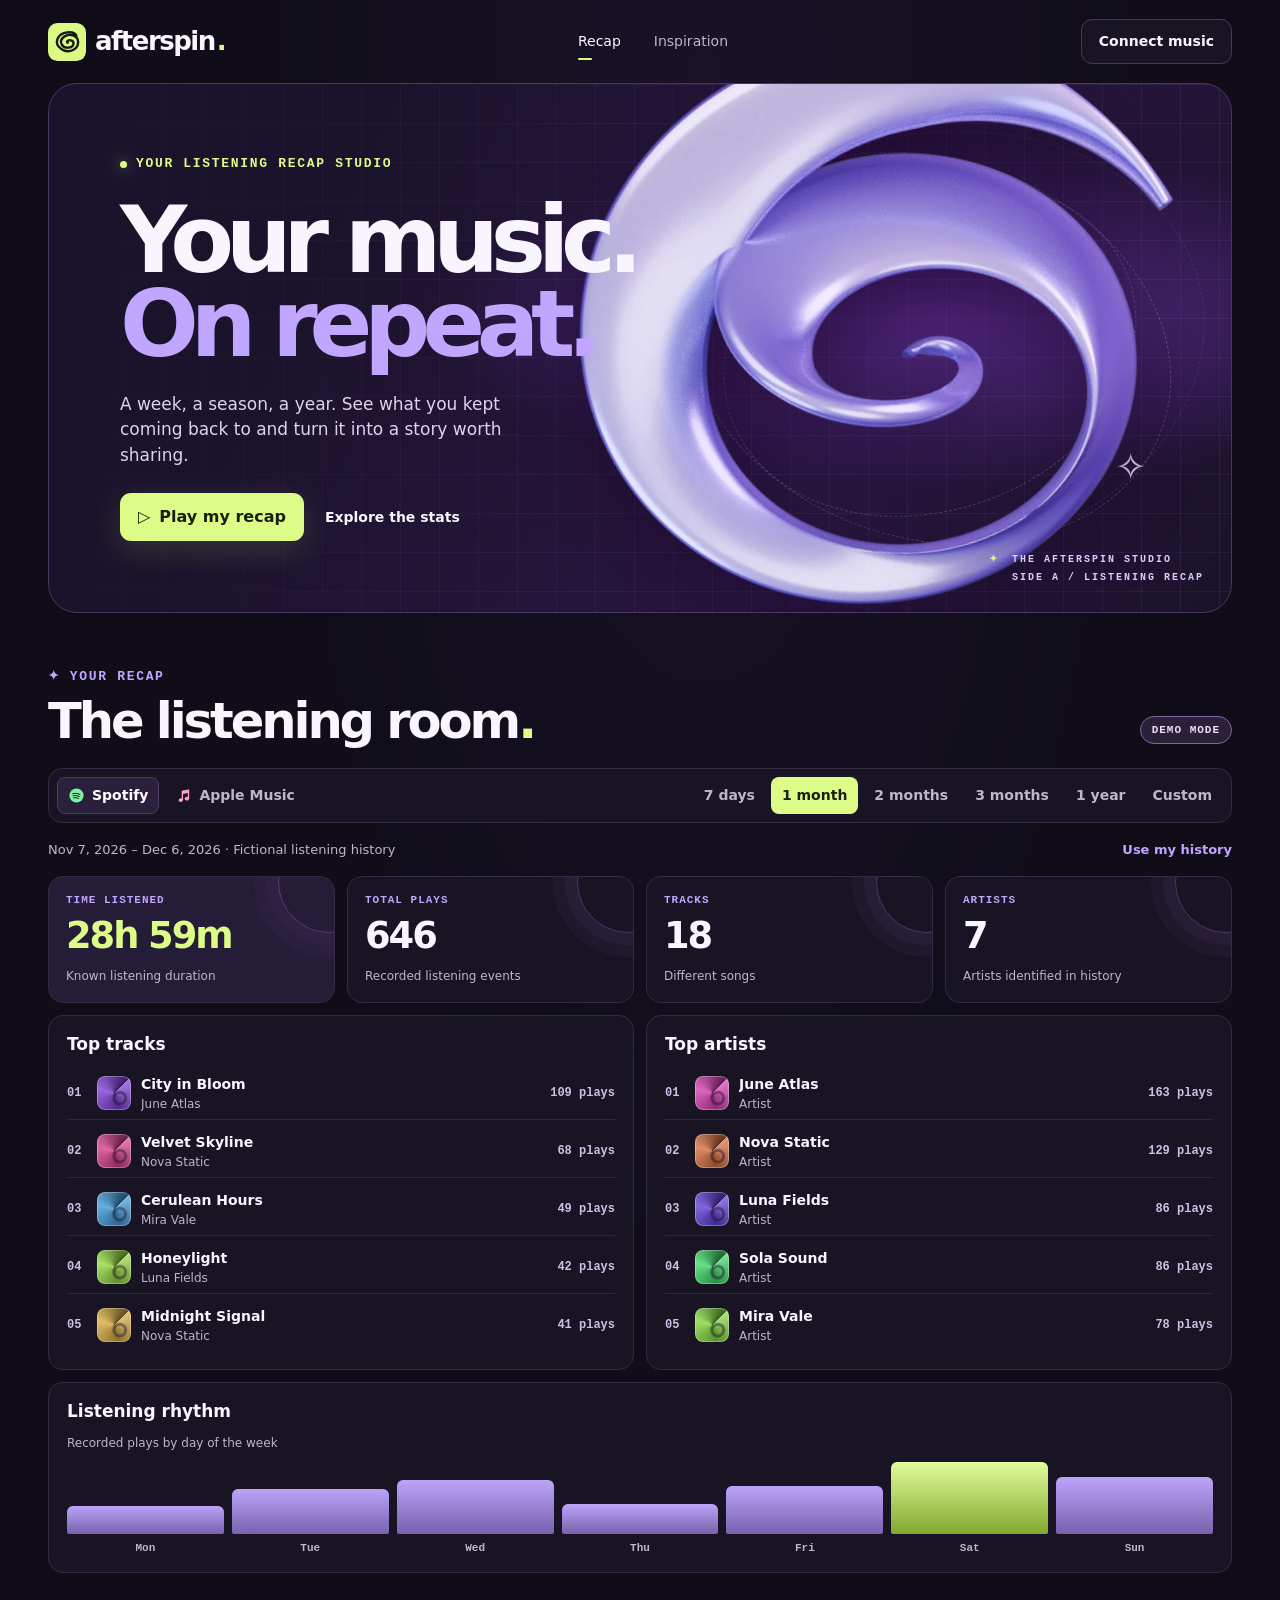
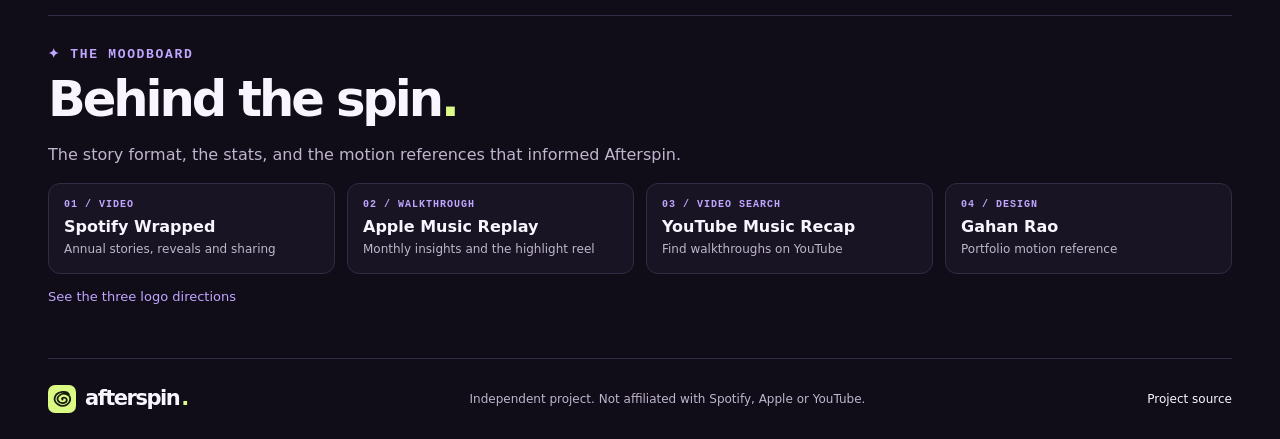
==== Afterspin-Offline.html @ c7d391d6 "Include offline Afterspin build and download instructions" ====
<!doctype html>
<html lang="en">
<head>
<meta charset="utf-8"><meta name="viewport" content="width=device-width, initial-scale=1">
<meta name="theme-color" content="#100d19"><meta name="description" content="Afterspin is a browser-first listening recap studio. Explore the music you played on repeat, any time.">
<title>Afterspin — Your listening, on repeat</title><link rel="icon" href="[data-uri]" type="image/svg+xml"><style>
:root{color-scheme:dark;--bg:#100d19;--surface:#181423;--surface2:#211a31;--ink:#f9f5ff;--muted:#bfb5cc;--line:#342a44;--green:#ddfb87;--lilac:#c0a6ff;--mono:ui-monospace,SFMono-Regular,Consolas,monospace;--sans:"Segoe UI",system-ui,sans-serif}
*{box-sizing:border-box}html{scroll-behavior:smooth}body{margin:0;background:radial-gradient(ellipse at 55% 5%,#191228 0,transparent 44%),var(--bg);color:var(--ink);font:16px/1.5 var(--sans)}a{color:inherit;text-decoration:none}button,input{font:inherit}button{cursor:pointer}button:disabled{cursor:default;opacity:.42}button:focus-visible,a:focus-visible,input:focus-visible{outline:2px solid var(--green);outline-offset:4px}img{display:block;max-width:100%}[hidden]{display:none!important}.shell{width:min(1280px,calc(100% - 96px));margin-inline:auto}.skip{position:fixed;z-index:4;left:14px;top:10px;background:#212028;padding:10px;transform:translateY(-160%)}.skip:focus{transform:none}.header{height:83px;display:flex;align-items:center;justify-content:space-between;gap:22px}.brand{display:inline-flex;gap:9px;align-items:center;font-size:26px;font-weight:800;letter-spacing:-1.5px;white-space:nowrap}.brand span{color:var(--green);margin-left:-7px}.header nav{display:flex;gap:33px;color:var(--muted);font-size:14px;align-items:center}.header nav a{position:relative}.header nav a:hover,.header nav .navactive{color:var(--ink)}.navactive:after{position:absolute;content:"";bottom:-8px;left:0;width:14px;height:2px;background:var(--green);border-radius:2px}.button{border:1px solid transparent;border-radius:11px;padding:11px 17px;font-weight:700;display:inline-flex;align-items:center;justify-content:center;gap:9px;color:var(--ink);white-space:nowrap;transition:background .2s,transform .2s,border-color .2s}.button:hover:not(:disabled){transform:translateY(-2px)}.button.subtle,.button.secondary{background:#221a32;border-color:#453857}.button.subtle{font-size:14px;background:#191424}.button.subtle span,.quiet span{color:var(--lilac)}.button.subtle:hover,.button.secondary:hover{background:#322447}.button.primary{background:var(--green);color:#1a200d;box-shadow:0 9px 32px #d6fa7826}.button.primary:hover{background:#edffb4}.hero{position:relative;isolation:isolate;overflow:hidden;min-height:530px;border:1px solid #49355d;border-radius:29px;background:radial-gradient(ellipse at 76% 44%,#572988 0,transparent 41%),linear-gradient(115deg,#1b132c 25%,#281741 66%,#1a1229);display:flex;align-items:center}.hero-grid,.hero-rings{position:absolute;inset:0;pointer-events:none;z-index:-1}.hero-grid{background-image:linear-gradient(#c49fff14 1px,transparent 1px),linear-gradient(90deg,#c49fff14 1px,transparent 1px);background-size:39px 39px;mask-image:linear-gradient(95deg,transparent 3%,#000 54%,#000)}.hero-rings{left:49%;display:grid;place-items:center}.hero-rings i{width:70%;aspect-ratio:1/.77;border:1px dashed #cda4ff4f;border-radius:50%;transform:rotate(-19deg);grid-area:1/1}.hero-rings i:nth-child(2){width:82%;transform:rotate(18deg)}.hero-rings i:nth-child(3){width:92%;transform:rotate(-12deg);border-color:#cda4ff25}.hero-rings b,.hero-rings strong{position:absolute;color:#eddbff;font-size:30px}.hero-rings b{left:13%;top:24%}.hero-rings strong{right:14%;bottom:22%;font-size:38px}.ribbon{width:58%;height:auto;position:absolute;z-index:-1;right:-1.5%;top:50%;filter:drop-shadow(0 32px 45px #1b052aa6);animation:float 11s ease-in-out infinite;transform:translateY(-50%) rotate(-9deg);pointer-events:none}@keyframes float{0%,100%{transform:translateY(-50%) rotate(-9deg)}50%{transform:translateY(-53%) rotate(5deg)}}.hero-content{padding:62px 6%;width:58%}.eyebrow{font:600 13px/1.45 var(--mono);letter-spacing:.13em;color:var(--green);display:flex;align-items:center;gap:9px}.pulse{width:7px;height:7px;background:var(--green);border-radius:50%;box-shadow:0 0 13px #d7fb7a85}.hero h1{font-size:clamp(4rem,7.25vw,7rem);line-height:.91;letter-spacing:-.09em;margin:24px 0 25px;font-weight:860}.hero h1 em{color:var(--lilac);font-style:normal}.hero p{font-size:17px;color:#dfd3ea;max-width:405px;margin:0 0 25px}.hero-actions{display:flex;gap:21px;align-items:center;flex-wrap:wrap}.text-link{font-weight:660;font-size:14px}.text-link:hover,.quiet:hover{color:var(--green)}.hero-caption{position:absolute;bottom:25px;right:27px;font:600 10px/1.8 var(--mono);letter-spacing:.20em;color:#e2c9fe}.hero-caption span{display:inline-block;width:15px;color:var(--green)}
.workspace{padding:55px 0 42px;scroll-margin-top:10px}.sectiontop{display:flex;align-items:end;justify-content:space-between;gap:16px;margin-bottom:19px}.lilac{color:var(--lilac)}h2{font-size:clamp(1.85rem,4vw,3.1rem);letter-spacing:-.062em;line-height:1.11;margin:7px 0 0}h2 span{color:var(--green)}.source-tag{border:1px solid #8064a4;background:#2a203a;color:#ecdefd;padding:7px 11px;border-radius:99px;font:650 11px var(--mono);letter-spacing:.09em;white-space:nowrap;margin-bottom:5px}.controlbar{border:1px solid var(--line);border-radius:14px;padding:8px;background:var(--surface);display:flex;gap:13px;flex-wrap:wrap;justify-content:space-between}.providers,.ranges{display:flex;gap:5px;align-items:center;flex-wrap:wrap}.ranges button,.providers button{background:transparent;color:var(--muted);border:1px solid transparent;border-radius:8px;padding:7px 10px;font-size:14px;font-weight:650}.ranges button:hover,.providers button:hover{background:#262037;color:#fff}.ranges button[aria-pressed=true]{color:#1b200e;background:var(--green)}.providers button{display:flex;gap:7px;align-items:center}.providers svg{height:17px;width:17px}.providers [data-source=spotify] svg{color:#7ff2a0}.providers [data-source=apple] svg{color:#ffa2c5}.providers button[aria-pressed=true]{color:#fff;border-color:#4c3c63;background:#2a203b}.data-note{display:flex;align-items:center;justify-content:space-between;gap:13px;padding:13px 0;color:var(--muted);font-size:13px}.quiet{padding:4px 0;background:none;border:0;color:var(--lilac);font-weight:700;white-space:nowrap}.custom{margin-top:12px;display:flex;gap:11px;align-items:end;flex-wrap:wrap}.custom label{display:grid;gap:4px;font-size:13px;color:var(--muted)}input[type=date],input[type=file]{min-width:0;border:1px solid #514060;border-radius:8px;padding:8px;background:#1b1528;color:#f9f5ff}#dateError,.status{color:#ffb8ce}
.metrics{display:grid;grid-template-columns:repeat(4,minmax(0,1fr));gap:12px}.stat,.list-card,.empty,.activity{border-radius:15px;border:1px solid var(--line);background:var(--surface);overflow:hidden}.stat{min-height:116px;padding:16px 17px 15px;position:relative}.stat:after{content:"";position:absolute;width:100px;height:100px;border-radius:50%;top:-46px;right:-46px;border:1px solid #8462b876;box-shadow:0 0 0 12px #38284d50,0 0 0 24px #38284d40}.stat small{color:var(--lilac);display:block;font:650 11px/1.4 var(--mono);letter-spacing:.09em;text-transform:uppercase}.stat strong{display:block;font-size:clamp(1.4rem,3.1vw,2.3rem);line-height:1.1;letter-spacing:-.055em;margin:7px 0;overflow-wrap:anywhere}.stat span{color:var(--muted);font-size:12px}.stat:first-child{background:#251c38}.stat:first-child strong{color:var(--green)}.dash-grid{display:grid;grid-template-columns:1fr 1fr;gap:12px;margin-top:12px}.list-card,.activity,.empty{padding:18px}.list-card h3,.activity h3,.empty h3{font-size:17px;line-height:1.25;margin:0 0 12px}.rank-list{display:grid;list-style:none;margin:0;padding:0;gap:6px}.rank-list li{display:grid;grid-template-columns:21px 35px minmax(0,1fr) auto;align-items:center;gap:9px;padding:6px 0;border-bottom:1px solid #30273d}.rank-list li:last-child{border:0}.rank,.plays{font:600 12px var(--mono);color:#cec0e5}.track-name,.track-detail{display:block;overflow:hidden;text-overflow:ellipsis;white-space:nowrap}.track-name{font-size:14px}.track-detail{color:var(--muted);font-size:12px}.tile{width:34px;height:34px;border-radius:8px;background:radial-gradient(circle at 67% 65%,transparent 13%,#1b10286d 15% 21%,transparent 25%),conic-gradient(from 45deg,#ffffff4c,#0005,#fff3,#0008),hsl(var(--h) 66% 55%);box-shadow:inset 0 0 0 1px #ffffff4a}.activity{margin-top:12px}.activity .sub{color:var(--muted);font-size:12px;margin:0 0 8px}.bars{display:grid;grid-template-columns:repeat(7,minmax(0,1fr));height:94px;align-items:end;gap:8px}.day{display:grid;gap:4px;align-items:end;grid-template-rows:73px 16px;text-align:center;color:var(--muted);font:600 11px var(--mono)}.day b{display:block;border-radius:6px 6px 2px 2px;background:linear-gradient(#bca4f9,#7762ad);width:100%;min-height:2px}.day.peak b{background:linear-gradient(#e1fc9b,#83a82f)}.empty p{color:var(--muted);margin:0}.refs{padding:30px 0 52px;border-top:1px solid var(--line);scroll-margin-top:16px}.refs p,.muted,.footer p{color:var(--muted)}.reflist{display:grid;grid-template-columns:repeat(4,minmax(0,1fr));gap:12px}.reflist a{padding:15px;background:var(--surface);border:1px solid var(--line);border-radius:12px;transition:transform .18s,border .18s}.reflist a:hover{transform:translateY(-3px);border-color:#9878cd}.reflist span,.reflist small,.reflist strong{display:block}.reflist span{font:600 10px var(--mono);letter-spacing:.1em;color:var(--lilac)}.reflist strong{margin:5px 0 1px}.reflist small{color:var(--muted);font-size:12px}.footer{border-top:1px solid var(--line);padding:19px 0;display:flex;align-items:center;justify-content:space-between;gap:14px;flex-wrap:wrap}.footer .brand{font-size:21px}.footer p,.footer>a:last-child{font-size:12px}
dialog{border:1px solid #604782;background:#1c152b;color:var(--ink);border-radius:22px;max-width:min(580px,calc(100vw - 25px));width:100%;padding:23px;max-height:calc(100dvh - 26px);box-shadow:0 30px 90px #0008}dialog::backdrop{background:#0b0713cd;backdrop-filter:blur(7px)}.dialog-head,.story-head{display:flex;align-items:center;justify-content:space-between;gap:9px}.dialog h2{font-size:2rem}.icon-button{border-radius:9px;width:39px;height:39px;border:1px solid #5b4674;background:#251c35;color:var(--ink);font-size:24px;line-height:1}.icon-button:hover:not(:disabled){background:#403057}.source-options{display:flex;gap:8px}.source-options [aria-pressed=true]{border-color:var(--lilac);background:#3e2a5c}#connectDetails{font-size:14px;margin:12px 0;color:var(--muted)}#connectDetails a{color:var(--green);text-decoration:underline}#connectDetails button{display:flex;margin-top:9px}#importForm{display:grid;gap:8px}#importForm label{font-size:13px;color:var(--muted)}.status{font-size:14px;min-height:1em}.story-dialog{padding:12px;max-width:min(540px,calc(100vw - 20px))}.story-shell{position:relative;isolation:isolate;overflow:hidden;border-radius:15px;padding:16px;background:radial-gradient(ellipse at 76% 49%,#68359a,transparent 65%),#231539}.story-shell:before{content:"";background:var(--offline-ribbon) center/120% auto no-repeat;opacity:.25;position:absolute;inset:8% -31% 0 20%;z-index:-1}.story-head .brand{font-size:22px}.story-progress{display:flex;gap:6px;margin:14px 0 0}.story-progress button{width:100%;height:17px;padding:0;border:0;background:none}.story-progress button:after{content:"";display:block;height:4px;border-radius:4px;background:#ffffff4b}.story-progress button[aria-current=step]:after{background:var(--green)}.story-stage{min-height:min(390px,52dvh);display:flex;flex-direction:column;justify-content:center;align-items:start;text-align:left;padding:18px}.story-stage>div{width:100%;animation:reveal .42s cubic-bezier(.2,.7,.2,1) both}@keyframes reveal{from{opacity:0;transform:translateY(15px) scale(.975) rotate(-2deg)}to{opacity:1;transform:none}}.story-stage h3{font-size:clamp(2rem,8vw,4.5rem);line-height:.97;letter-spacing:-.07em;margin:10px 0;overflow-wrap:anywhere}.story-stage p{color:#f0e5f7;margin:7px 0}.story-stage ol{padding-left:24px;font-size:clamp(1rem,3.7vw,1.45rem);margin:13px 0}.story-controls{display:flex;gap:10px;align-items:center;justify-content:space-between}.story-status{text-align:center;font-size:12px;color:var(--green);min-height:1.5em;margin-top:2px}.story-dialog[data-slide="1"] .story-shell,.story-dialog[data-slide="3"] .story-shell{background:radial-gradient(ellipse at 78% 55%,#4d3a84,transparent 66%),#1a1936}.story-dialog[data-slide="2"] .story-shell{background:radial-gradient(ellipse at 79% 54%,#643051,transparent 68%),#2b1834}
@media(max-width:1000px){.shell{width:calc(100% - 55px)}.hero{min-height:460px}.hero h1{font-size:clamp(3.8rem,9vw,6rem)}.hero-content{width:64%}.ribbon{right:-5%;width:65%}}
@media(max-width:690px){.shell{width:calc(100% - 28px)}.header{height:67px}.header nav{display:none}.brand{font-size:23px}.header .brand img{width:33px;height:33px}.button.subtle{padding:8px 10px}.hero{min-height:530px;border-radius:20px;align-items:end}.hero-content{padding:185px 20px 30px;width:100%;background:linear-gradient(0deg,#1d132e 6%,#1d132eeb 44%,transparent 73%)}.hero h1{font-size:clamp(3.4rem,12vw,5.8rem);margin:10px 0 13px}.hero p{font-size:15px;line-height:1.5;margin-bottom:16px}.hero-rings{left:4%;right:0;bottom:34%}.hero-rings i{width:62%}.hero-rings i:nth-child(2){width:70%}.hero-rings i:nth-child(3){width:75%}.hero-rings b{top:19%}.ribbon{width:min(95%,410px);top:30%;right:2%;filter:drop-shadow(0 12px 20px #1b052a80)}.hero-caption{display:none}.workspace{padding-top:37px}.metrics,.reflist{grid-template-columns:1fr 1fr}.dash-grid{grid-template-columns:1fr}.controlbar{gap:7px}.providers,.ranges{gap:3px}.ranges button,.providers button{padding:6px 7px}.data-note{align-items:baseline}.hero-actions{gap:13px}.hero-actions .button{padding:9px 12px}.text-link{font-size:13px}.stat{min-height:94px}.footer{flex-wrap:wrap}.story-stage{padding:12px}}
@media(prefers-reduced-motion:reduce){*,*::before,*::after{animation-duration:.01ms!important;scroll-behavior:auto!important;transition:none!important}.ribbon{animation:none}}
.refs .mark-link{margin:13px 0 0;font-size:13px;color:var(--lilac)}.refs .mark-link a:hover{text-decoration:underline}

</style>
</head>
<body id="top">
<a class="skip" href="#recap">Skip to recap</a>
<header class="shell header"><a class="brand" href="#top" aria-label="Afterspin home"><img src="[data-uri]" width="38" height="38" alt="">afterspin<span>.</span></a><nav aria-label="Main"><a class="navactive" href="#recap">Recap</a><a href="#references">Inspiration</a></nav><button class="button subtle" id="connectOpen">Connect music</button></header>
<main class="shell">
<section class="hero" aria-labelledby="title"><div class="hero-grid"></div><div class="hero-rings" aria-hidden="true"><i></i><i></i><i></i><b>✦</b><strong>✧</strong></div><img class="ribbon" src="[data-uri]" alt="" width="960" height="840"><div class="hero-content"><div class="eyebrow"><span class="pulse" aria-hidden="true"></span> YOUR LISTENING RECAP STUDIO</div><h1 id="title">Your music.<br><em>On repeat.</em></h1><p>A week, a season, a year. See what you kept coming back to and turn it into a story worth sharing.</p><div class="hero-actions"><button class="button primary" id="startStory"><span aria-hidden="true">▷</span> Play my recap</button><a class="text-link" href="#recap">Explore the stats</a></div></div><div class="hero-caption" aria-hidden="true"><span>✦</span> THE AFTERSPIN STUDIO<br><span></span> SIDE A / LISTENING RECAP</div></section>
<section class="workspace" id="recap" aria-labelledby="recapTitle"><div class="sectiontop"><div><div class="eyebrow lilac"><span aria-hidden="true">✦</span> YOUR RECAP</div><h2 id="recapTitle">The listening room<span>.</span></h2></div><div class="source-tag" id="sourceTag">DEMO MODE</div></div>
<div class="controlbar"><div class="providers" aria-label="Music source"><button data-source="spotify" aria-pressed="true"><svg viewBox="0 0 24 24" aria-hidden="true"><circle cx="12" cy="12" r="10" fill="currentColor"/><path d="M6.7 9.5c3.3-1 7-.7 10.2 1.1M7.4 12.5c2.9-.7 5.8-.4 8.5.9M8.1 15.3c2.4-.4 4.6-.2 6.7.9" fill="none" stroke="#121219" stroke-width="1.4" stroke-linecap="round"/></svg> Spotify</button><button data-source="apple" aria-pressed="false"><svg viewBox="0 0 24 24" aria-hidden="true"><path fill="currentColor" d="M9.5 5.3 20 3v13.1c0 1.7-1.5 3-3.3 3s-3-1-3-2.4 1.5-2.8 3.2-2.8c.5 0 .9 0 1.3.2V8.4l-6.8 1.5v8.2c0 1.7-1.5 3-3.3 3-1.7 0-3-1-3-2.4S6.6 16 8.4 16c.4 0 .8.1 1.1.2z"/></svg> Apple Music</button></div><div id="ranges" class="ranges" aria-label="Recap date range"><button data-range="week">7 days</button><button data-range="month">1 month</button><button data-range="two">2 months</button><button data-range="three">3 months</button><button data-range="year">1 year</button><button data-range="custom">Custom</button></div></div>
<form class="custom" id="custom" hidden><label>From <input required type="date" id="dateStart"></label><label>To <input required type="date" id="dateEnd"></label><button class="button secondary">Apply dates</button><span id="dateError" role="alert"></span></form>
<div class="data-note"><div id="rangeText" aria-live="polite"></div><button id="sourceAction" class="quiet">Use my history</button></div>
<div id="summary" aria-live="polite"></div>
</section>
<section class="refs" id="references" aria-labelledby="refTitle"><div class="eyebrow lilac">✦ THE MOODBOARD</div><h2 id="refTitle">Behind the spin<span>.</span></h2><p>The story format, the stats, and the motion references that informed Afterspin.</p><div class="reflist">
<a href="https://www.youtube.com/watch?v=1-HSVoieS2U" target="_blank" rel="noreferrer"><span>01 / VIDEO</span><strong>Spotify Wrapped</strong><small>Annual stories, reveals and sharing</small></a>
<a href="https://www.youtube.com/watch?v=ru8MfCiwXek" target="_blank" rel="noreferrer"><span>02 / WALKTHROUGH</span><strong>Apple Music Replay</strong><small>Monthly insights and the highlight reel</small></a>
<a href="https://www.youtube.com/results?search_query=YouTube+Music+Recap+2025+walkthrough" target="_blank" rel="noreferrer"><span>03 / VIDEO SEARCH</span><strong>YouTube Music Recap</strong><small>Find walkthroughs on YouTube</small></a>
<a href="https://www.wallofportfolios.in/portfolios/gahan-n-rao/" target="_blank" rel="noreferrer"><span>04 / DESIGN</span><strong>Gahan Rao</strong><small>Portfolio motion reference</small></a>
</div><p class="mark-link"><a href="[data-uri]" download="afterspin-logo-directions.svg">See the three logo directions</a></p></section>
</main>
<footer class="shell footer"><a class="brand" href="#top"><img src="[data-uri]" width="28" height="28" alt="">afterspin<span>.</span></a><p>Independent project. Not affiliated with Spotify, Apple or YouTube.</p><a href="https://github.com/JohnBarsisa/afterspin" target="_blank" rel="noreferrer">Project source</a></footer>
<dialog id="connectDialog" class="dialog"><div class="dialog-head"><div><div class="eyebrow lilac">✦ SOURCE SETTINGS</div><h2>Bring your music<span>.</span></h2></div><button class="icon-button" data-close="connectDialog" aria-label="Close source settings">×</button></div><p class="muted">Import your listening history to make real recaps for any date range. Your files stay in this tab and are cleared when you reload.</p><div class="source-options"><button class="button secondary" data-connect="spotify">Spotify</button><button class="button secondary" data-connect="apple">Apple Music</button></div><div id="connectDetails"></div><form id="importForm"><label for="importFiles">Listening history files</label><input required id="importFiles" type="file" accept=".json,.csv,application/json,text/csv" multiple><button class="button primary" id="importButton">Import listening history</button></form><p id="connectStatus" class="status" aria-live="polite"></p><button class="quiet" id="clearHistory" hidden>Remove imported history</button></dialog>
<dialog id="storyDialog" class="story-dialog"><div class="story-shell"><div class="story-head"><span class="brand"><img src="[data-uri]" width="30" height="30" alt="">afterspin<span>.</span></span><button class="icon-button" data-close="storyDialog" aria-label="Close recap story">×</button></div><div class="story-progress" id="storyProgress" aria-label="Recap chapters"></div><div class="story-stage" id="storyStage" aria-live="polite"></div><div class="story-controls"><button class="icon-button" id="prevStory" aria-label="Previous chapter">‹</button><button class="button secondary" id="saveCard">Download card</button><button class="icon-button" id="nextStory" aria-label="Next chapter">›</button></div><div class="story-status" id="storyStatus" aria-live="polite"></div></div></dialog>
<script>
/* Pure recap logic. Shared by the browser and Node tests. */
(function(root){
'use strict';
const labels={week:'Last 7 days',month:'Last month',two:'Last 2 months',three:'Last 3 months',year:'Last year',custom:'Custom dates'};
const days=['Mon','Tue','Wed','Thu','Fri','Sat','Sun'];
function date(y,m,d){return new Date(y,m,d)}
function dayStart(d){return date(d.getFullYear(),d.getMonth(),d.getDate())}
function addDays(d,n){return date(d.getFullYear(),d.getMonth(),d.getDate()+n)}
function addMonths(d,n){const i=date(d.getFullYear(),d.getMonth()+n,1);return date(i.getFullYear(),i.getMonth(),Math.min(d.getDate(),date(i.getFullYear(),i.getMonth()+1,0).getDate()))}
function localDate(s){if(!/^\d{4}-\d{2}-\d{2}$/.test(s||''))return null; const [y,m,d]=s.split('-').map(Number),x=date(y,m-1,d);return x.getFullYear()===y&&x.getMonth()===m-1&&x.getDate()===d?x:null}
function rangeFor(id,now=new Date(),custom){
 const end=addDays(dayStart(now),1);
 if(id==='custom'&&custom){const start=localDate(custom.start),last=localDate(custom.end);if(!start||!last||start>last)throw Error('Choose a valid end date on or after your start date.');return {start,end:addDays(last,1)}}
 const start=id==='week'? addDays(end,-7):addMonths(end,-({month:1,two:2,three:3,year:12}[id]||1));
 return {start,end};
}
function csv(text){
 let row=[], rows=[], field='', quote=false;
 for(let i=0;i<text.length;i++){const ch=text[i];if(quote){if(ch==='"'&&text[i+1]==='"'){field+='"';i++;}else if(ch==='"'){quote=false;}else field+=ch}
 else if(ch==='"'&&!field){quote=true;}else if(ch===','){row.push(field);field='';}else if(ch==='\n'||ch==='\r'){if(ch==='\r'&&text[i+1]==='\n')i++;row.push(field);if(row.some(Boolean))rows.push(row);row=[];field='';}else field+=ch}
 if(quote)throw Error('This CSV has an unclosed quoted field.');
 row.push(field);if(row.some(Boolean))rows.push(row);if(rows.length<2)return [];
 const header=rows.shift().map(k=>k.trim());return rows.map(v=>Object.fromEntries(header.map((k,i)=>[k,v[i]||''])));
}
const cleanKey=s=>s.toLowerCase().replace(/[^a-z0-9]/g,'');
function parseTime(raw,forceUTC){
 if(typeof raw==='number'||/^\d{10}$|^\d{13}$/.test(raw||'')){const n=Number(raw);return +new Date(n<1e11?n*1000:n)}
 if(typeof raw!=='string'||!raw.trim())return NaN;
 let s=raw.trim();
 if(forceUTC&&/^\d{4}-\d\d-\d\d \d\d:\d\d(:\d\d)?$/.test(s))s=s.replace(' ','T')+(s.length===16?':00Z':'Z');
 return +new Date(s);
}
function normalize(row){
 if(!row||typeof row!=='object')return null;
 const fields=Object.fromEntries(Object.entries(row).map(([k,v])=>[cleanKey(k),v]));
 const get=(...keys)=>keys.map(k=>fields[cleanKey(k)]).find(v=>v!==undefined&&v!==null&&v!=='');
 if(get('episode_name','spotify_episode_uri','audiobook_uri','audiobook_title','audiobook_chapter_uri'))return null;
 const safe=(v,max=230)=>typeof v==='string'?v.trim().slice(0,max):'';
 const isApple=Boolean(get('Track Description','Event End Timestamp','Event Start Timestamp'));
 const daily=isApple&&!!get('Date Played')&&!get('Event Start Timestamp','Event End Timestamp');
 const rawCount=get('Play Count');
 const plays=daily&&rawCount!==undefined?Number(rawCount):1;
 let song=safe(get('master_metadata_track_name','Track Name','Track Title','Track Description','song','track','title','contentName','contentTitle','Media Name','name'));
 let artist=safe(get('master_metadata_album_artist_name','Artist Name','Artist Description','artist','artistName','creator'));
 if(daily&&!artist&&song.includes(' - ')){const i=song.indexOf(' - ');artist=song.slice(0,i).trim();song=song.slice(i+3).trim();}
 if(isApple&&!artist)artist='';
 const album=safe(get('master_metadata_album_album_name','Album Name','Album','albumName'));
 const t=parseTime(get('ts','endTime','Event End Timestamp','Event Start Timestamp','Play Date','Played At','Timestamp','Date Played','Event Date','date','time'),Boolean(fields.endtime));
 const rawms=get('ms_played','msPlayed','Play Duration Milliseconds','Played Duration Millis','Play Duration In Milliseconds','duration_ms','milliseconds','playDurationMs');
 const rawsec=get('Play Duration In Seconds','Play Duration Seconds','seconds','duration_seconds');
 const ms=rawms!==undefined?Number(rawms):rawsec!==undefined?Number(rawsec)*1000:NaN;
 if(!Number.isFinite(t)||!song||(!artist&&!isApple)||!Number.isSafeInteger(plays)||plays<=0|| (Number.isFinite(ms)&&ms<=0))return null;
 return {t,song,artist,album,plays,daily,ms:Number.isFinite(ms)&&ms<=86400000?Math.round(ms):null};
}
function parseHistory(str,filename=''){
 const input=str.replace(/^\uFEFF/,'').trim(); if(!input)return [];
 let rows;
 if(/^[\[{]/.test(input)||/\.json$/i.test(filename)){
  const payload=JSON.parse(input); rows=Array.isArray(payload)?payload:payload?.tracks||payload?.events||payload?.items||payload?.data||payload?.listeningHistory;
  if(!Array.isArray(rows))throw Error('No listening-event array was found in this JSON file.');
 }else rows=csv(input);
 return rows.map(normalize).filter(Boolean);
}
function mergeHistory(batches){
 const max=new Map();
 for(const batch of batches){
  const own=new Map();
  for(const row of batch){const key=JSON.stringify([row.t,row.song,row.artist,row.ms,row.plays||1,!!row.daily]);const ent=own.get(key)||{row,count:0};ent.count++;if(!ent.row.album&&row.album)ent.row=row;own.set(key,ent)}
  for(const [key,ent] of own){const old=max.get(key);if(!old||ent.count>old.count)max.set(key,ent);else if(!old.row.album&&ent.row.album)old.row=ent.row;}
 }
 return [...max.values()].flatMap(({row,count})=>Array(count).fill(row)).sort((a,b)=>a.t-b.t);
}
function recap(rows,{start,end}){
 const tracks=new Map(),artists=new Map(),activity=Array(7).fill(0),dates=new Set();
 let ms=0,known=0,plays=0;
 const add=(map,key,entry,count)=>{const old=map.get(key);map.set(key,old?{...old,count:old.count+count,ms:old.ms+(entry.ms||0)}:{...entry,count,ms:entry.ms||0})}
 for(const r of rows){if(r.t<+start||r.t>=+end)continue; const d=new Date(r.t);dates.add(+dayStart(d));const count=r.plays||1;activity[(d.getDay()+6)%7]+=count;plays+=count;if(r.ms!==null){known+=count;ms+=r.ms}
 add(tracks,JSON.stringify([r.song.toLowerCase(),r.artist.toLowerCase()]),{name:r.song,detail:r.artist||'Artist not in export',ms:r.ms},count);
 if(r.artist)add(artists,r.artist.toLowerCase(),{name:r.artist,detail:'Artist',ms:r.ms},count);}
 const rank=m=>[...m.values()].sort((a,b)=>b.count-a.count||b.ms-a.ms||a.name.localeCompare(b.name));
 return {plays,trackCount:tracks.size,artistCount:artists.size,activeDays:dates.size,tracks:rank(tracks),artists:rank(artists),activity,ms,known};
}
function demo(source,now=new Date()){
 const tracks=[['Velvet Skyline','Nova Static'],['City in Bloom','June Atlas'],['Cerulean Hours','Mira Vale'],['Midnight Signal','Nova Static'],['Honeylight','Luna Fields'],['Paper Satellites','Mira Vale'],['On the Coast','Tidal Echo'],['After the Rain','Luna Fields'],['Slow Orbit','June Atlas'],['Violet Noise','Soft Circuit'],['Blue Film','Soft Circuit'],['Dusk FM','Tidal Echo'],['Palm Lines','Sola Sound'],['Golden Static','Nova Static'],['Out of Phase','Sola Sound'],['Open Water','June Atlas'],['First Light','Sola Sound'],['Station 88','Luna Fields']];
 const rows=[];let seed=source==='apple'?92473:61372;
 const rand=()=>((seed=Math.imul(1664525,seed)+1013904223>>>0)/4294967296);
 const start=dayStart(now);
 for(let i=0;i<370;i++){
  const d=addDays(start,-i); const weekend=[0,6].includes(d.getDay());
  if(rand()<.12)continue;
  const count=Math.floor(12+rand()*28+(weekend?10:0));
  const era=source==='apple'?(i<12?4:i<55?2:i<115?7:9):(i<12?0:i<48?1:i<110?3:5);
  for(let j=0;j<count;j++){
   const track=tracks[(era+Math.floor(rand()**1.9*tracks.length))%tracks.length];const t=new Date(+d);t.setHours(7+Math.floor(rand()*16),Math.floor(rand()*60),j%60);
   rows.push({t:+t,song:track[0],artist:track[1],ms:Math.round(38000+rand()*245000)});
  }
 }
 return rows;
}
const api={labels,days,rangeFor,addDays,addMonths,localDate,parseHistory,mergeHistory,recap,demo};
if(typeof module!=='undefined'&&module.exports)module.exports=api;else root.Afterspin=api;
})(typeof window==='undefined'?globalThis:window);

</script><script>
window.AFTERSPIN_CONFIG = Object.freeze({appleTokenEndpoint: ''});
const offlineRibbon = document.querySelector('.ribbon').getAttribute('src');
document.documentElement.style.setProperty('--offline-ribbon', 'url("' + offlineRibbon + '")');

</script><script>
'use strict';
const A=window.Afterspin, $=s=>document.querySelector(s), all=s=>[...document.querySelectorAll(s)];
const state={source:'spotify',range:'month',custom:null,choice:'spotify',hist:{},appleLive:null,slide:0,slides:[]};
const fmt=new Intl.NumberFormat(), shortDate=new Intl.DateTimeFormat(undefined,{day:'numeric',month:'short',year:'numeric'});
const now=new Date(), demo={spotify:A.demo('spotify',now),apple:A.demo('apple',now)};
const sourceNames={spotify:'Spotify',apple:'Apple Music'};
const rangeButtons=all('[data-range]'),sourceButtons=all('[data-source]');
const text=(s,v)=>{$(s).textContent=v};
const esc=v=>String(v??'').replace(/[&<>"']/g,ch=>({'&':'&amp;','<':'&lt;','>':'&gt;','"':'&quot;',"'":'&#39;'}[ch]));
const n=v=>fmt.format(v);
const timeLabel=ms=>{const min=Math.floor(ms/60000);return min<1&&ms>0?'<1 min':min<60?n(min)+' min':n(Math.floor(min/60))+'h '+(min%60)+'m'};
const dateISO=d=>[d.getFullYear(),String(d.getMonth()+1).padStart(2,'0'),String(d.getDate()).padStart(2,'0')].join('-');
const setPressed=(buttons,key,val)=>buttons.forEach(b=>b.setAttribute('aria-pressed',String(b.dataset[key]===val)));
const partition=()=>A.rangeFor(state.range,now,state.custom);
function current(){
 const window=partition(), imported=state.hist[state.source], live=state.source==='apple'&&!imported?state.appleLive:null;
 return {window,imported,live,stats:live?null:A.recap(imported?.rows||demo[state.source],window)};
}
function periodLabel(r){return shortDate.format(r.start)+' – '+shortDate.format(A.addDays(r.end,-1))}
function metric(label,value,detail){return '<article class="stat"><small>'+esc(label)+'</small><strong>'+esc(value)+'</strong><span>'+esc(detail)+'</span></article>'}
function ranking(title,items,kind,live=false){
 return '<article class="list-card"><h3>'+esc(title)+'</h3><ol class="rank-list">'+items.slice(0,5).map((item,i)=>
 '<li><span class="rank">'+String(i+1).padStart(2,'0')+'</span><i class="tile" aria-hidden="true" style="--h:'+([265,329,204,87,43][i]+kind)+'"></i><span><strong class="track-name" title="'+esc(item.name)+'">'+esc(item.name)+'</strong><span class="track-detail">'+esc(item.detail)+'</span></span><span class="plays">'+(live?'':n(item.count)+' '+(item.count===1?'play':'plays'))+'</span></li>').join('')+
 '</ol>'+(items.length?'':'<p class="muted">No data returned for this ranking.</p>')+'</article>';
}
function render(){
 const {window:r,stats:s,imported,live}=current();
 setPressed(sourceButtons,'source',state.source);
 setPressed(rangeButtons,'range',live?'':state.range);
 rangeButtons.forEach(b=>b.disabled=Boolean(live));
 $('#custom').hidden=!!live||state.range!=='custom';
 text('#sourceTag',live?'APPLE REPLAY':imported?'IMPORTED HISTORY':'DEMO MODE');
 text('#rangeText',live?'Latest eligible Replay year'+(live.year?' · '+live.year:'') : periodLabel(r)+' · '+(imported?sourceNames[state.source]+' import · file coverage '+shortDate.format(new Date(imported.rows[0].t))+' – '+shortDate.format(new Date(imported.rows.at(-1).t)):'Fictional listening history'));
 let html='';
 if(live){
   html='<div class="empty"><h3>Apple Music Replay</h3><p>Apple supplies these rankings for its latest eligible year. Import timestamped history to unlock your own date ranges and listening totals.</p></div><div class="dash-grid">'+ranking('Top songs',live.tracks,0,true)+ranking('Top artists',live.artists,50,true)+'</div>';
 }else if(!s.plays){
   html='<article class="empty"><h3>No plays in this window</h3><p>Choose a different range or import a file that covers these dates.</p></article>';
 }else{
  html='<div class="metrics">'+metric('Time listened',s.known?timeLabel(s.ms):'—',s.known===s.plays?'Known listening duration':s.known?'Partial · '+n(s.known)+' plays timed':'No durations in this file')+metric('Total plays',n(s.plays),imported?.kind==='daily'?'Reported daily plays':'Recorded listening events')+metric('Tracks',n(s.trackCount),'Different songs')+metric('Artists',n(s.artistCount),'Artists identified in history')+'</div>'+
  '<div class="dash-grid">'+ranking('Top tracks',s.tracks,0)+ranking('Top artists',s.artists,50)+'</div>';
  const hi=Math.max(...s.activity);
  html+='<article class="activity"><h3>Listening rhythm</h3><p class="sub">Recorded plays by day of the week</p><div class="bars">'+A.days.map((d,i)=>'<div class="day'+(s.activity[i]===hi?' peak':'')+'" aria-label="'+d+': '+n(s.activity[i])+' plays" title="'+d+': '+n(s.activity[i])+' plays"><b style="height:'+Math.round(s.activity[i]/hi*72)+'px"></b>'+d+'</div>').join('')+'</div></article>';
 }
 $('#summary').innerHTML=html;
 $('#startStory').disabled=live?!live.tracks.length&&!live.artists.length:!s.plays;
}
sourceButtons.forEach(b=>b.onclick=()=>{state.source=b.dataset.source;render()});
rangeButtons.forEach(b=>b.onclick=()=>{
 state.range=b.dataset.range;
 if(state.range==='custom'&&!state.custom){const d=A.rangeFor('month',now);state.custom={start:dateISO(d.start),end:dateISO(A.addDays(d.end,-1))}}
 if(state.range==='custom'){ $('#dateStart').value=state.custom.start;$('#dateEnd').value=state.custom.end;text('#dateError',''); }
 render();
 if(state.range==='custom')$('#dateStart').focus();
});
$('#custom').onsubmit=e=>{
 e.preventDefault();
 const custom={start:$('#dateStart').value,end:$('#dateEnd').value};
 try{A.rangeFor('custom',now,custom);state.custom=custom;text('#dateError','');render()}catch(err){text('#dateError',err.message)}
};
function choose(source){
 state.choice=source;
 setPressed(all('[data-connect]'),'connect',source);
 $('#importFiles').value='';text('#connectStatus','');
 $('#clearHistory').hidden=!state.hist[source]&&!(source==='apple'&&state.appleLive);
 const spotify=source==='spotify';
 $('#connectDetails').innerHTML=spotify?
 'Request Spotify’s <strong>Extended Streaming History</strong>, unzip it, then select the audio JSON files. <a target="_blank" rel="noreferrer" href="https://www.spotify.com/account/privacy/">Open Spotify privacy settings</a>. Spotify sign-in is not enabled in this build.':
 'Download your Apple Music play history from <a target="_blank" rel="noreferrer" href="https://privacy.apple.com/">Apple Data &amp; Privacy</a>, unzip it, then select either <strong>Play Activity.csv</strong> or <strong>Play History Daily Tracks.csv</strong>. The daily file is useful when the activity file omits artists.<br><button type="button" class="button secondary" id="appleAuth">'+(state.appleLive?'Refresh Apple Replay':'Sign in with Apple Music')+'</button><small>'+(window.AFTERSPIN_CONFIG?.appleTokenEndpoint?'Loads the latest eligible annual Replay.':'Live sign-in needs a MusicKit token endpoint. Local import is available now.')+'</small>';
 if(!spotify){$('#appleAuth').disabled=!window.AFTERSPIN_CONFIG?.appleTokenEndpoint;$('#appleAuth').onclick=connectApple;}
}
function openSource(){choose(state.source);$('#connectDialog').showModal()}
$('#connectOpen').onclick=openSource;$('#sourceAction').onclick=openSource;
all('[data-connect]').forEach(b=>b.onclick=()=>choose(b.dataset.connect));
all('[data-close]').forEach(b=>b.onclick=()=>$('#'+b.dataset.close).close());
$('#importForm').onsubmit=async e=>{
 e.preventDefault();
 const source=state.choice, files=[...$('#importFiles').files], failed=[];
 const importer=$('#importButton');importer.disabled=true;text('#connectStatus','Reading your history on this device…');
 try{
  if(files.reduce((sum,f)=>sum+f.size,0)>64*1024*1024)throw Error('Select up to 64 MB at a time. Split large exports into smaller file batches.');
  const batches=[];
  for(const file of files){
   try{const parsed=A.parseHistory(await file.text(),file.name);if(parsed.length)batches.push(parsed);else failed.push(file.name);}
   catch{failed.push(file.name)}
  }
  if(!batches.length)throw Error('No usable music plays found. Use an unzipped Spotify audio history JSON or Apple Music play history CSV that includes track names and playback dates.');
  const daily=batches.some(rows=>rows.some(x=>x.daily)), events=batches.some(rows=>rows.some(x=>!x.daily));
  if(daily&&events)throw Error('Choose either the Apple daily summary files or the individual play activity files. Combining them would count plays twice.');
  const kind=daily?'daily':'events', prev=state.hist[source];
  const replace=prev&&prev.kind!==kind;
  const old=replace?null:prev?.rows;
  const rows=A.mergeHistory(old?[old,...batches]:batches);
  state.hist[source]={rows,kind};state.source=source;
  const latest=rows.at(-1), r=partition();
  if(!rows.some(x=>x.t>=+r.start&&x.t<+r.end)){
   state.range='custom';
   const last=new Date(latest.t),first=new Date(rows[0].t);const earliest=A.addMonths(A.addDays(last,1),-1);
   state.custom={start:dateISO(first>earliest?first:earliest),end:dateISO(last)};
   $('#dateStart').value=state.custom.start;$('#dateEnd').value=state.custom.end;text('#dateError','');
  }
  render();$('#importFiles').value='';$('#clearHistory').hidden=false;
  if(state.choice===source)text('#connectStatus','Loaded '+n(rows.reduce((sum,row)=>sum+(row.plays||1),0))+' plays.'+(replace?' Previous import format replaced to avoid double-counting.':'')+(failed.length?' Skipped '+failed.length+' unreadable or non-music file(s).':'')+' Close this panel to explore.');
 }catch(err){text('#connectStatus',err.message)}finally{importer.disabled=false}
};
$('#clearHistory').onclick=async()=>{
 const source=state.choice;
 delete state.hist[source];
 if(source==='apple'&&state.appleLive){state.appleLive=null;try{await window.MusicKit?.getInstance().unauthorize()}catch{/* local session is already cleared */}}
 choose(source);render();text('#connectStatus','History removed from this tab.');
};
let sdkPromise;
function musicKit(){
 if(window.MusicKit)return Promise.resolve(window.MusicKit);
 if(!sdkPromise)sdkPromise=new Promise((resolve,reject)=>{
  const script=document.createElement('script');script.src='https://js-cdn.music.apple.com/musickit/v3/musickit.js';
  const timer=setTimeout(()=>{script.remove();reject(Error('MusicKit did not finish loading. Try again.'))},12000);
  const finish=()=>{if(window.MusicKit){clearTimeout(timer);resolve(window.MusicKit)}};
  document.addEventListener('musickitloaded',finish,{once:true});script.onload=finish;
  script.onerror=()=>{clearTimeout(timer);reject(Error('MusicKit could not load.'))};document.head.append(script);
 }).catch(e=>{sdkPromise=null;throw e});
 return sdkPromise;
}
async function connectApple(){
 const endpoint=window.AFTERSPIN_CONFIG?.appleTokenEndpoint;
 if(!endpoint)return;
 const b=$('#appleAuth');b.disabled=true;text('#connectStatus','Connecting to Apple Music…');
 try{
  const url=new URL(endpoint,location.href);
  if(url.protocol!=='https:'&&url.origin!==location.origin)throw Error('Configure an HTTPS MusicKit token endpoint.');
  const auth=await fetch(url,{cache:'no-store',signal:AbortSignal.timeout(10000)});if(!auth.ok)throw Error('The developer token endpoint returned '+auth.status+'.');
  const {developerToken}=await auth.json();if(typeof developerToken!=='string'||!developerToken)throw Error('No developer token was returned.');
  const kit=await musicKit();
  await kit.configure({developerToken,app:{name:'Afterspin',build:'1.0.0'}});
  const instance=kit.getInstance();
  const userToken=await instance.authorize();
  const res=await fetch('https://api.music.apple.com/v1/me/music-summaries?filter%5Byear%5D=latest&views=top-artists,top-songs',{headers:{Authorization:'Bearer '+developerToken,'Music-User-Token':userToken},signal:AbortSignal.timeout(12000)});
  if(!res.ok)throw Error('Apple Replay could not be loaded ('+res.status+'). Check your subscription, eligibility and developer configuration.');
  const data=(await res.json()).data?.[0];
  if(!data)throw Error('Apple did not return an eligible Replay year yet.');
  const list=(key)=> (data.views?.[key]?.data||[]).filter(v=>v?.attributes?.name).map(v=>({name:v.attributes.name,detail:v.attributes.artistName||(key==='top-artists'?'Artist':'Song')}));
  const tracks=list('top-songs'),artists=list('top-artists');
  if(!tracks.length&&!artists.length)throw Error('Apple did not return Replay rankings for this account.');
  state.appleLive={year:data.attributes?.year,tracks,artists};state.source='apple';delete state.hist.apple;choose('apple');render();text('#connectStatus','Apple Replay loaded.');
 }catch(e){text('#connectStatus',e.message||'Unable to sign in with Apple Music.')}finally{b.disabled=false}
}
function startStory(){
 const {stats:s,imported,live,window:r}=current();
 if(!live&&!s.plays)return;
 const source=sourceNames[state.source];
 const label=live?'Apple Replay · '+(live.year||'latest eligible year'):periodLabel(r);
 const mark=live?'APPLE REPLAY':imported?'IMPORTED HISTORY':'DEMO DATA';
 const tracks=live?live.tracks:s.tracks, artists=live?live.artists:s.artists;
 const top=tracks[0], artist=artists[0];
 const list=tracks.slice(0,5).map(t=>t.name+' · '+t.detail);
 state.slides=[{k:mark,t:'You hit repeat.',p:source+' · '+label},
 live?{k:'THE REPLAY',t:'Your year in music.',p:label}:
 {k:s.known===s.plays?'TIME LISTENED':'TIME LISTENED · PARTIAL OR UNAVAILABLE',t:s.known?timeLabel(s.ms):n(s.plays)+' plays',p:n(s.plays)+' plays across '+n(s.activeDays)+' listening '+(s.activeDays===1?'day.':'days.')},
 {k:'THE TRACK ON REPEAT',t:top?.name||'No top track',p:top?top.detail+(live?'':' · '+n(top.count)+' '+(top.count===1?'play':'plays')):'Apple didn’t return a track ranking.'},
 {k:'YOUR TOP ARTIST',t:artist?.name||'No top artist',p:artist?(live?'No. 1 in your Apple Music Replay':n(artist.count)+' recorded '+(artist.count===1?'play':'plays')+' in this period.'):(live?'Apple didn’t return an artist ranking.':'This file did not identify artists for this period.')},
 {k:'THE TOP TRACKS',t:'On heavy rotation.',p:label,list,small:mark}].map(s=>({...s,mark}));
 state.slide=0;drawStory();$('#storyDialog').showModal();
}
function drawStory(){
 const i=state.slide,s=state.slides[i];$('#storyDialog').dataset.slide=i;
 $('#storyProgress').innerHTML=state.slides.map((_,j)=>'<button type="button" aria-label="Chapter '+(j+1)+'"'+(j===i?' aria-current="step"':'')+' data-chapter="'+j+'"></button>').join('');
 all('[data-chapter]').forEach(b=>b.onclick=()=>{state.slide=Number(b.dataset.chapter);drawStory();$('[data-chapter="'+state.slide+'"]').focus()});
 $('#storyStage').innerHTML='<div><div class="eyebrow">✦ '+esc(s.k)+'</div><h3>'+esc(s.t)+'</h3>'+(s.list?.length?'<ol>'+s.list.map(x=>'<li>'+esc(x)+'</li>').join('')+'</ol>':'')+'<p>'+esc(s.p)+'</p></div>';
 $('#prevStory').disabled=i<=0;$('#nextStory').disabled=i>=state.slides.length-1;text('#storyStatus','Chapter '+(i+1)+' of '+state.slides.length+' · '+s.mark);
}
function step(d){const i=state.slide+d;if(i>=0&&i<state.slides.length){state.slide=i;drawStory()}}
$('#startStory').onclick=startStory;$('#prevStory').onclick=()=>step(-1);$('#nextStory').onclick=()=>step(1);
$('#storyDialog').addEventListener('keydown',e=>{if(e.key==='ArrowRight'||e.key==='ArrowLeft'){e.preventDefault();step(e.key==='ArrowRight'?1:-1)}});
let touchX=null;
$('#storyStage').addEventListener('touchstart',e=>{touchX=e.changedTouches[0].clientX},{passive:true});
$('#storyStage').addEventListener('touchend',e=>{const end=e.changedTouches[0].clientX;if(touchX!==null&&Math.abs(end-touchX)>42)step(end<touchX?1:-1);touchX=null},{passive:true});
function saveCard(){
 const s=state.slides[state.slide],c=document.createElement('canvas');c.width=1080;c.height=1350;
 const cv=c.getContext('2d');
 const bg=cv.createLinearGradient(0,0,1080,1350);bg.addColorStop(0,'#170f25');bg.addColorStop(1,'#47256e');cv.fillStyle=bg;cv.fillRect(0,0,1080,1350);
 const img=$('.ribbon');
 if(img.complete&&img.naturalWidth){cv.globalAlpha=.35;cv.drawImage(img,238,80,930,814);cv.globalAlpha=1}
 cv.strokeStyle='#a181d778';cv.lineWidth=2;cv.beginPath();cv.ellipse(785,413,375,215,-.5,0,Math.PI*2);cv.stroke();
 const write=(str,x,y,font,color,max=880)=>{cv.font=font;cv.fillStyle=color;cv.fillText(str,x,y,max)};
 const words=s.t.split(/\s+/),lines=[];let line='';cv.font='800 101px system-ui';
 for(const word of words){const candidate=line?line+' '+word:word;if(line&&cv.measureText(candidate).width>870){lines.push(line);line=word}else line=candidate}if(line)lines.push(line);
 if(lines.length>4){lines.splice(4);lines[3]=lines[3].slice(0,24)+'…'}
 write('afterspin.',83,139,'800 58px system-ui','#dcfb87');write('✦  '+s.k,83,413,'600 27px monospace','#dcfb87');
 let y=535;for(const l of lines){write(l,83,y,'800 101px system-ui','#fcf5ff');y+=108}
 if(s.list?.length)for(const [i,l] of s.list.entries()){write((i+1)+'.  '+l,83,y,'600 35px system-ui','#e6d9fe');y+=62}
 write(s.p,83,Math.min(y+38,1140),'500 36px system-ui','#f0e3fc');write('AFTERSPIN  /  '+s.mark,83,1250,'600 24px monospace','#dcfb87');
 c.toBlob(blob=>{
  if(!blob){text('#storyStatus','Card could not be exported.');return}
  const url=URL.createObjectURL(blob),a=document.createElement('a');a.href=url;a.download='afterspin-chapter-'+(state.slide+1)+'.png';document.body.append(a);a.click();a.remove();setTimeout(()=>URL.revokeObjectURL(url),10000);text('#storyStatus','PNG card downloaded.');
 },'image/png');
}
$('#saveCard').onclick=saveCard;
render();

</script>
</body></html>
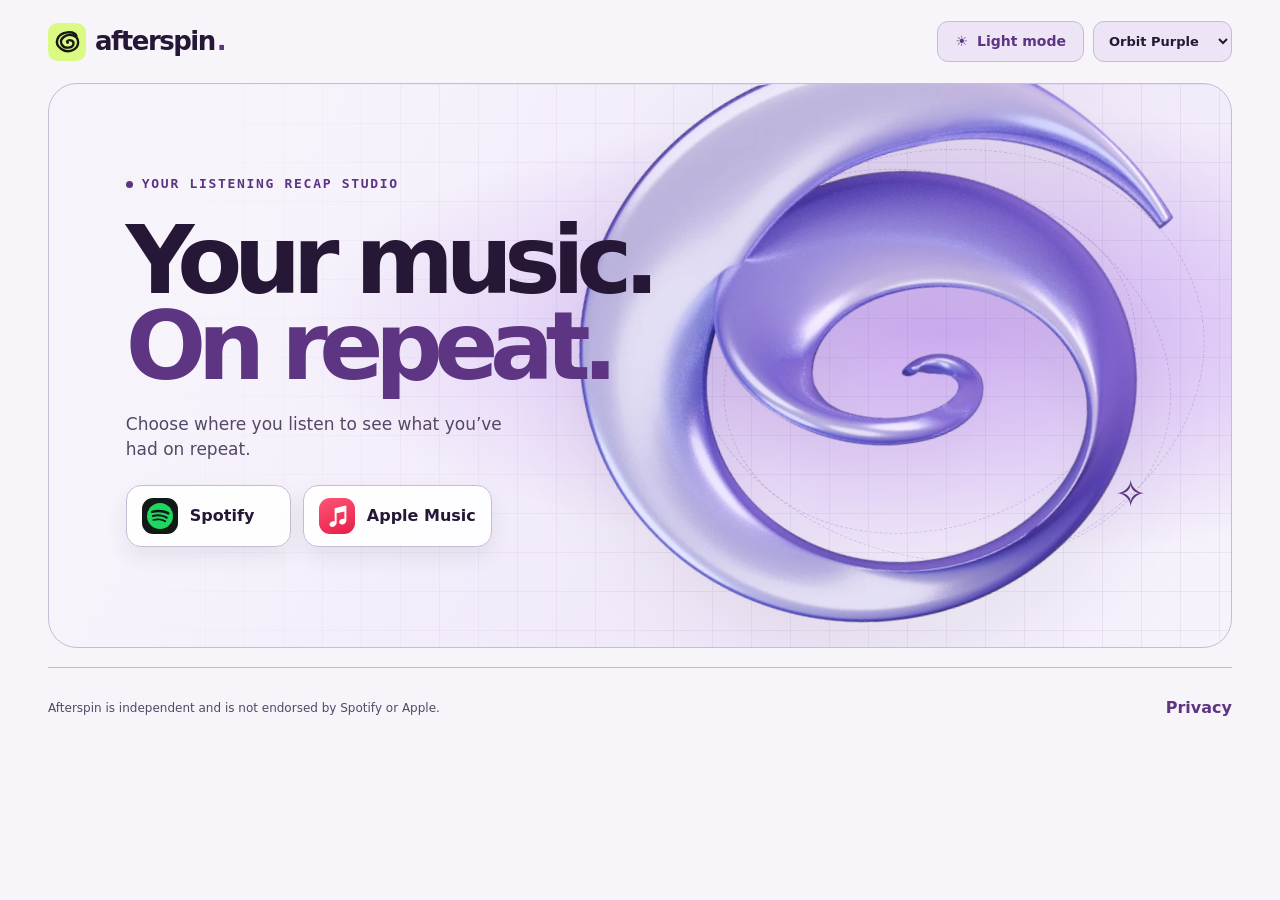
==== commit 300d5e95: "Publish provider-first Afterspin with light and dark palettes" ====
--- a/Afterspin-Offline.html
+++ b/Afterspin-Offline.html
@@ -14,28 +14,125 @@
 @media(prefers-reduced-motion:reduce){*,*::before,*::after{animation-duration:.01ms!important;scroll-behavior:auto!important;transition:none!important}.ribbon{animation:none}}
 .refs .mark-link{margin:13px 0 0;font-size:13px;color:var(--lilac)}.refs .mark-link a:hover{text-decoration:underline}
 
+/* Public landing and account appearance */
+:root{--hue:268;--accent-dark:#ddfb87;--accent-ink:#202708;--light-hue:268;--light-accent:#5c3484;--light-accent-ink:#fff;--light-highlight:#5d3583;--hero-art:0deg}
+:root[data-palette=ruby]{--hue:345;--light-hue:346;--accent-dark:#ffaebb;--accent-ink:#37121a;--light-accent:#9b2347;--light-highlight:#8c2549;--hero-art:86deg}
+:root[data-palette=forest]{--hue:151;--light-hue:149;--accent-dark:#a7efad;--accent-ink:#102c16;--light-accent:#216741;--light-highlight:#236340;--hero-art:-116deg}
+:root[data-palette=ocean]{--hue:218;--light-hue:211;--accent-dark:#93e5fa;--accent-ink:#0c2735;--light-accent:#115d84;--light-highlight:#1d557e;--hero-art:-48deg}
+:root[data-palette=chrome]{--hue:245;--light-hue:240;--accent-dark:#e4e7f4;--accent-ink:#252637;--light-accent:#41475c;--light-highlight:#404559;--hero-art:0deg;--art-sat:0}
+:root[data-mode=dark]{color-scheme:dark;--green:var(--accent-dark);--lilac:hsl(var(--hue) 62% 82%);--bg:hsl(var(--hue) 27% 7%);--ink:#fcf9ff;--muted:hsl(var(--hue) 26% 77%);--surface:hsl(var(--hue) 23% 12%);--surface2:hsl(var(--hue) 30% 17%);--line:hsl(var(--hue) 23% 26%);--hero-base:hsl(var(--hue) 41% 18%);--hero-edge:hsl(var(--hue) 42% 11%);--hero-glow:hsl(var(--hue) 64% 43%/.62);--ring:hsl(var(--hue) 58% 75%/.26);--card-bg:hsl(var(--hue) 31% 16%/.94);--card-hover:hsl(var(--hue) 42% 25%);--primary-ink:var(--accent-ink);--hint:#fdb7cc;--shadow:#0005;--peak:var(--green)}
+:root[data-mode=light]{color-scheme:light;--green:var(--light-accent);--lilac:var(--light-highlight);--bg:hsl(var(--light-hue) 41% 97%);--ink:hsl(var(--light-hue) 39% 15%);--muted:hsl(var(--light-hue) 18% 34%);--surface:hsl(var(--light-hue) 65% 99%);--surface2:hsl(var(--light-hue) 48% 93%);--line:hsl(var(--light-hue) 27% 79%);--hero-base:hsl(var(--light-hue) 61% 94%);--hero-edge:hsl(var(--light-hue) 51% 97%);--hero-glow:hsl(var(--light-hue) 77% 71%/.54);--ring:hsl(var(--light-hue) 38% 44%/.22);--card-bg:#ffffffea;--card-hover:hsl(var(--light-hue) 58% 92%);--primary-ink:var(--light-accent-ink);--hint:#8c2741;--shadow:#25203714;--peak:var(--green)}
+:root[data-mode] body{background:var(--bg)}
+:root[data-mode] .button.subtle,:root[data-mode] .button.secondary,:root[data-mode] .icon-button{background:var(--surface2);color:var(--ink);border-color:var(--line)}
+:root[data-mode] .button.subtle:hover,:root[data-mode] .button.secondary:hover,:root[data-mode] .icon-button:hover{background:var(--card-hover)}
+:root[data-mode] .button.primary,:root[data-mode] .ranges button[aria-pressed=true]{background:var(--green);color:var(--primary-ink);box-shadow:none}
+:root[data-mode] .button.primary:hover{filter:brightness(.91)}
+:root[data-mode] .source-tag,:root[data-mode] .providers button[aria-pressed=true],:root[data-mode] .providers button:hover,:root[data-mode] .ranges button:hover:not([aria-pressed=true]){background:var(--surface2);color:var(--ink);border-color:var(--line)}
+:root[data-mode] dialog,:root[data-mode] input[type=date],:root[data-mode] input[type=file]{background:var(--surface);color:var(--ink);border-color:var(--line)}
+:root[data-mode] .skip{background:var(--surface);color:var(--ink)}
+:root[data-mode] .status,:root[data-mode] #dateError{color:var(--hint)}
+:root[data-mode] .rank-list li{border-color:var(--line)}
+:root[data-mode] .rank,:root[data-mode] .plays{color:var(--muted)}
+:root[data-mode] .stat:first-child{background:var(--surface2)}
+:root[data-mode] .day b{background:var(--lilac)}
+:root[data-mode] .day.peak b{background:var(--peak)}
+.sr-only{position:absolute;width:1px;height:1px;padding:0;margin:-1px;overflow:hidden;clip-path:inset(50%);white-space:nowrap;border:0}
+.appearance{display:flex;align-items:center;gap:9px}
+.mode-toggle,#palette{height:41px}
+.mode-toggle{min-width:104px}
+#palette{max-width:153px;padding:0 11px;background:var(--surface2);color:var(--ink);border:1px solid var(--line);border-radius:11px;font:600 13px var(--sans)}
+#palette:focus-visible{outline:2px solid var(--green);outline-offset:3px}
+.landing{min-height:565px;background:radial-gradient(ellipse at 76% 44%,var(--hero-glow,#572988) 0,transparent 51%),linear-gradient(115deg,var(--hero-edge,#1b132c) 18%,var(--hero-base,#281741) 68%,var(--hero-edge,#1a1229));border-color:var(--line)}
+.landing .hero-grid{background-image:linear-gradient(var(--ring,#ffffff16) 1px,transparent 1px),linear-gradient(90deg,var(--ring,#ffffff16) 1px,transparent 1px);opacity:.36}
+.landing .hero-rings i{border-color:var(--ring,#cda4ff4f)}
+.landing .hero-rings b,.landing .hero-rings strong{color:var(--lilac)}
+.landing .hero-content{width:min(65%,700px);padding:55px 6.5% 64px}
+.landing h1{font-size:clamp(3.6rem,7.4vw,7.1rem);margin:23px 0 22px;outline:none}
+.landing p{color:var(--muted);margin-bottom:22px}
+.landing .ribbon{filter:hue-rotate(var(--hero-art)) saturate(var(--art-sat,1)) drop-shadow(0 25px 36px var(--shadow))}
+.provider-choices{display:flex;gap:12px;flex-wrap:wrap}
+.provider-choice{display:inline-flex;align-items:center;justify-content:flex-start;min-width:165px;gap:12px;padding:12px 15px;border:1px solid var(--line);background:var(--card-bg,var(--surface));color:var(--ink);border-radius:15px;font-size:16px;font-weight:750;box-shadow:0 10px 22px var(--shadow);transition:transform .18s,background .18s}
+.provider-choice:hover{background:var(--card-hover);transform:translateY(-3px)}
+.provider-emblem{display:grid;place-items:center;width:36px;height:36px;border-radius:11px;flex:0 0 36px}
+.provider-emblem svg{width:26px;height:26px}
+.spotify-emblem{background:#101915}
+.apple-emblem{background:linear-gradient(160deg,#ff5574,#e51e4a)}
+.apple-emblem svg{width:28px;height:28px}
+.recap-actions,.provider-links{display:flex;align-items:center;gap:12px;flex-wrap:wrap}
+.provider-note{padding:13px;border:1px solid var(--line);border-radius:12px;background:var(--surface2);color:var(--ink);margin:0 0 12px}
+#connectDetails .provider-links a{display:inline-flex;font-size:14px;text-decoration:none;color:var(--ink)}
+#connectDetails .provider-links button{margin:0;display:inline-flex;font-size:14px}
+.import-details{border-top:1px solid var(--line);margin-top:14px;padding:14px 0 0;color:var(--muted);font-size:14px}
+.import-details summary{color:var(--lilac);font-weight:700;cursor:pointer}
+.import-details a{color:var(--green);text-decoration:underline}
+.clear-history{margin-top:13px}
+.story-shell .brand,.story-stage h3{color:white}
+.story-dialog .story-shell .eyebrow,.story-dialog .story-status{color:#ddfb87}
+.story-dialog .story-progress button[aria-current=step]:after{background:#ddfb87}
+.footer{justify-content:space-between;margin-top:19px}
+@media(max-width:690px){
+ .header{gap:8px}
+ .appearance{gap:6px}
+ .mode-toggle{min-width:0}
+ #palette{max-width:113px;padding:0 6px}
+ .landing{min-height:560px}
+ .landing .hero-content{width:100%;padding:192px 19px 30px;background:linear-gradient(0deg,var(--hero-edge,#1d132e) 22%,var(--hero-edge,#1d132e) 50%,transparent 86%)}
+ .landing h1{font-size:clamp(3rem,12vw,5.1rem);margin:12px 0 14px}
+ .landing p{margin-bottom:17px}
+ .provider-choices{display:grid;grid-template-columns:1fr 1fr;gap:8px}
+ .provider-choice{min-width:0;padding:9px 8px;gap:7px;font-size:14px}
+ .provider-emblem{width:31px;height:31px;flex-basis:31px}
+ .provider-emblem svg{width:23px;height:23px}
+ .data-note{flex-direction:column;align-items:start}
+}
+@media(max-width:360px){.header .brand img{width:27px;height:27px}.header .brand{font-size:20px}.mode-toggle{font-size:12px;padding:6px}.mode-toggle #modeIcon{display:none}#palette{max-width:99px}.provider-choice{font-size:13px;padding:8px 6px}}
+
 </style>
 </head>
 <body id="top">
-<a class="skip" href="#recap">Skip to recap</a>
-<header class="shell header"><a class="brand" href="#top" aria-label="Afterspin home"><img src="[data-uri]" width="38" height="38" alt="">afterspin<span>.</span></a><nav aria-label="Main"><a class="navactive" href="#recap">Recap</a><a href="#references">Inspiration</a></nav><button class="button subtle" id="connectOpen">Connect music</button></header>
+<a class="skip" href="#title">Skip to music providers</a>
+<header class="shell header">
+<a class="brand" href="#top" aria-label="Afterspin home"><img src="[data-uri]" width="38" height="38" alt="">afterspin<span>.</span></a>
+<div class="appearance">
+<button type="button" class="button subtle mode-toggle" id="modeToggle" aria-pressed="false"><span id="modeIcon" aria-hidden="true">◐</span> <span id="modeLabel">Dark mode</span></button>
+<label class="palette-label"><span class="sr-only">Color palette</span><select id="palette" aria-label="Color palette"><option value="orbit">Orbit Purple</option><option value="ruby">Ruby Red</option><option value="forest">Forest Green</option><option value="ocean">Ocean Blue</option><option value="chrome">Chrome</option></select></label>
+</div>
+</header>
 <main class="shell">
-<section class="hero" aria-labelledby="title"><div class="hero-grid"></div><div class="hero-rings" aria-hidden="true"><i></i><i></i><i></i><b>✦</b><strong>✧</strong></div><img class="ribbon" src="[data-uri]" alt="" width="960" height="840"><div class="hero-content"><div class="eyebrow"><span class="pulse" aria-hidden="true"></span> YOUR LISTENING RECAP STUDIO</div><h1 id="title">Your music.<br><em>On repeat.</em></h1><p>A week, a season, a year. See what you kept coming back to and turn it into a story worth sharing.</p><div class="hero-actions"><button class="button primary" id="startStory"><span aria-hidden="true">▷</span> Play my recap</button><a class="text-link" href="#recap">Explore the stats</a></div></div><div class="hero-caption" aria-hidden="true"><span>✦</span> THE AFTERSPIN STUDIO<br><span></span> SIDE A / LISTENING RECAP</div></section>
-<section class="workspace" id="recap" aria-labelledby="recapTitle"><div class="sectiontop"><div><div class="eyebrow lilac"><span aria-hidden="true">✦</span> YOUR RECAP</div><h2 id="recapTitle">The listening room<span>.</span></h2></div><div class="source-tag" id="sourceTag">DEMO MODE</div></div>
+<section class="hero landing" aria-labelledby="title">
+<div class="hero-grid"></div><div class="hero-rings" aria-hidden="true"><i></i><i></i><i></i><b>✦</b><strong>✧</strong></div><img class="ribbon" src="[data-uri]" alt="" width="960" height="840">
+<div class="hero-content">
+<div class="eyebrow"><span class="pulse" aria-hidden="true"></span> YOUR LISTENING RECAP STUDIO</div>
+<h1 id="title" tabindex="-1">Your music.<br><em>On repeat.</em></h1>
+<p>Choose where you listen to see what you’ve had on repeat.</p>
+<div class="provider-choices" aria-label="Choose your music service">
+<button class="provider-choice spotify-choice" type="button" data-provider="spotify"><span class="provider-emblem spotify-emblem" aria-hidden="true"><svg viewBox="0 0 24 24"><path fill="#1ed760" d="M12 0a12 12 0 1 0 0 24 12 12 0 0 0 0-24zm5.5 17.3a.75.75 0 0 1-1.03.25c-2.81-1.72-6.35-2.11-10.52-1.16a.75.75 0 0 1-.34-1.46c4.57-1.04 8.47-.59 11.62 1.33.36.22.47.68.27 1.04zm1.47-3.28a.94.94 0 0 1-1.29.31c-3.22-1.98-8.12-2.55-11.93-1.39a.94.94 0 0 1-.54-1.8c4.34-1.32 9.74-.68 13.45 1.6.45.28.59.85.31 1.28zm.13-3.4C15.24 8.34 8.87 8.13 5.18 9.25a1.12 1.12 0 1 1-.65-2.16c4.24-1.29 11.34-1.04 15.63 1.51a1.12 1.12 0 0 1-1.06 2.02z"/></svg></span><span>Spotify</span></button>
+<button class="provider-choice apple-choice" type="button" data-provider="apple"><span class="provider-emblem apple-emblem" aria-hidden="true"><svg viewBox="0 0 24 24"><path fill="#fff" d="M10 5.2 20 3v12.8c0 1.9-1.64 3.38-3.64 3.38-1.42 0-2.5-.86-2.5-2.02 0-1.53 1.55-2.79 3.39-2.79.38 0 .77.05 1.1.16V8.17l-6.67 1.49v8.17c0 1.9-1.64 3.5-3.64 3.5-1.42 0-2.5-.86-2.5-2.02 0-1.53 1.55-2.79 3.39-2.79.39 0 .75.04 1.07.16z"/></svg></span><span>Apple Music</span></button>
+</div>
+</div>
+</section>
+<section class="workspace" id="recap" aria-labelledby="recapTitle" hidden><div class="sectiontop"><div><div class="eyebrow lilac"><span aria-hidden="true">✦</span> YOUR RECAP</div><h2 id="recapTitle" tabindex="-1">The listening room<span>.</span></h2></div><div class="source-tag" id="sourceTag"></div></div>
 <div class="controlbar"><div class="providers" aria-label="Music source"><button data-source="spotify" aria-pressed="true"><svg viewBox="0 0 24 24" aria-hidden="true"><circle cx="12" cy="12" r="10" fill="currentColor"/><path d="M6.7 9.5c3.3-1 7-.7 10.2 1.1M7.4 12.5c2.9-.7 5.8-.4 8.5.9M8.1 15.3c2.4-.4 4.6-.2 6.7.9" fill="none" stroke="#121219" stroke-width="1.4" stroke-linecap="round"/></svg> Spotify</button><button data-source="apple" aria-pressed="false"><svg viewBox="0 0 24 24" aria-hidden="true"><path fill="currentColor" d="M9.5 5.3 20 3v13.1c0 1.7-1.5 3-3.3 3s-3-1-3-2.4 1.5-2.8 3.2-2.8c.5 0 .9 0 1.3.2V8.4l-6.8 1.5v8.2c0 1.7-1.5 3-3.3 3-1.7 0-3-1-3-2.4S6.6 16 8.4 16c.4 0 .8.1 1.1.2z"/></svg> Apple Music</button></div><div id="ranges" class="ranges" aria-label="Recap date range"><button data-range="week">7 days</button><button data-range="month">1 month</button><button data-range="two">2 months</button><button data-range="three">3 months</button><button data-range="year">1 year</button><button data-range="custom">Custom</button></div></div>
 <form class="custom" id="custom" hidden><label>From <input required type="date" id="dateStart"></label><label>To <input required type="date" id="dateEnd"></label><button class="button secondary">Apply dates</button><span id="dateError" role="alert"></span></form>
-<div class="data-note"><div id="rangeText" aria-live="polite"></div><button id="sourceAction" class="quiet">Use my history</button></div>
+<div class="data-note"><div id="rangeText" aria-live="polite"></div><div class="recap-actions"><button class="button primary" id="startStory">Play my recap</button><button id="sourceAction" class="quiet">Manage music source</button></div></div>
 <div id="summary" aria-live="polite"></div>
 </section>
-<section class="refs" id="references" aria-labelledby="refTitle"><div class="eyebrow lilac">✦ THE MOODBOARD</div><h2 id="refTitle">Behind the spin<span>.</span></h2><p>The story format, the stats, and the motion references that informed Afterspin.</p><div class="reflist">
-<a href="https://www.youtube.com/watch?v=1-HSVoieS2U" target="_blank" rel="noreferrer"><span>01 / VIDEO</span><strong>Spotify Wrapped</strong><small>Annual stories, reveals and sharing</small></a>
-<a href="https://www.youtube.com/watch?v=ru8MfCiwXek" target="_blank" rel="noreferrer"><span>02 / WALKTHROUGH</span><strong>Apple Music Replay</strong><small>Monthly insights and the highlight reel</small></a>
-<a href="https://www.youtube.com/results?search_query=YouTube+Music+Recap+2025+walkthrough" target="_blank" rel="noreferrer"><span>03 / VIDEO SEARCH</span><strong>YouTube Music Recap</strong><small>Find walkthroughs on YouTube</small></a>
-<a href="https://www.wallofportfolios.in/portfolios/gahan-n-rao/" target="_blank" rel="noreferrer"><span>04 / DESIGN</span><strong>Gahan Rao</strong><small>Portfolio motion reference</small></a>
-</div><p class="mark-link"><a href="[data-uri]" download="afterspin-logo-directions.svg">See the three logo directions</a></p></section>
 </main>
-<footer class="shell footer"><a class="brand" href="#top"><img src="[data-uri]" width="28" height="28" alt="">afterspin<span>.</span></a><p>Independent project. Not affiliated with Spotify, Apple or YouTube.</p><a href="https://github.com/JohnBarsisa/afterspin" target="_blank" rel="noreferrer">Project source</a></footer>
-<dialog id="connectDialog" class="dialog"><div class="dialog-head"><div><div class="eyebrow lilac">✦ SOURCE SETTINGS</div><h2>Bring your music<span>.</span></h2></div><button class="icon-button" data-close="connectDialog" aria-label="Close source settings">×</button></div><p class="muted">Import your listening history to make real recaps for any date range. Your files stay in this tab and are cleared when you reload.</p><div class="source-options"><button class="button secondary" data-connect="spotify">Spotify</button><button class="button secondary" data-connect="apple">Apple Music</button></div><div id="connectDetails"></div><form id="importForm"><label for="importFiles">Listening history files</label><input required id="importFiles" type="file" accept=".json,.csv,application/json,text/csv" multiple><button class="button primary" id="importButton">Import listening history</button></form><p id="connectStatus" class="status" aria-live="polite"></p><button class="quiet" id="clearHistory" hidden>Remove imported history</button></dialog>
+<footer class="shell footer"><p>Afterspin is independent and is not endorsed by Spotify or Apple.</p><button type="button" class="quiet" id="privacyOpen">Privacy</button></footer>
+<dialog id="connectDialog" class="dialog" aria-labelledby="connectTitle">
+<div class="dialog-head"><div><div class="eyebrow lilac">MUSIC PROVIDER</div><h2 id="connectTitle">Connect music</h2></div><button class="icon-button" data-close="connectDialog" aria-label="Close source settings">×</button></div>
+<div id="connectDetails"></div>
+<p id="connectStatus" class="status" aria-live="polite"></p>
+<details id="importDetails" class="import-details"><summary>Use a listening history file instead</summary><p id="importHelp" class="muted"></p>
+<form id="importForm"><label for="importFiles">Listening history files</label><input required id="importFiles" type="file" accept=".json,.csv,application/json,text/csv" multiple><button class="button primary" id="importButton">Import listening history</button></form></details>
+<button class="quiet clear-history" id="clearHistory" hidden>Remove my data from Afterspin</button>
+</dialog>
+<dialog id="privacyDialog" class="dialog" aria-labelledby="privacyTitle">
+<div class="dialog-head"><h2 id="privacyTitle">Your listening data</h2><button class="icon-button" data-close="privacyDialog" aria-label="Close privacy information">×</button></div>
+<p>Afterspin never has a password field. If provider sign-in is enabled, you authorize on the music provider’s own screen.</p>
+<p>Imported files are processed in your browser. Afterspin does not upload them, and removes the recap when you reload or clear your data. Theme preferences are stored on this device.</p>
+<p>When Apple Music is connected, Afterspin uses your permission to request your eligible annual Replay from Apple. It does not post or change your library.</p>
+</dialog>
 <dialog id="storyDialog" class="story-dialog"><div class="story-shell"><div class="story-head"><span class="brand"><img src="[data-uri]" width="30" height="30" alt="">afterspin<span>.</span></span><button class="icon-button" data-close="storyDialog" aria-label="Close recap story">×</button></div><div class="story-progress" id="storyProgress" aria-label="Recap chapters"></div><div class="story-stage" id="storyStage" aria-live="polite"></div><div class="story-controls"><button class="icon-button" id="prevStory" aria-label="Previous chapter">‹</button><button class="button secondary" id="saveCard">Download card</button><button class="icon-button" id="nextStory" aria-label="Next chapter">›</button></div><div class="story-status" id="storyStatus" aria-live="polite"></div></div></dialog>
 <script>
 /* Pure recap logic. Shared by the browser and Node tests. */
@@ -151,7 +248,7 @@
 const A=window.Afterspin, $=s=>document.querySelector(s), all=s=>[...document.querySelectorAll(s)];
 const state={source:'spotify',range:'month',custom:null,choice:'spotify',hist:{},appleLive:null,slide:0,slides:[]};
 const fmt=new Intl.NumberFormat(), shortDate=new Intl.DateTimeFormat(undefined,{day:'numeric',month:'short',year:'numeric'});
-const now=new Date(), demo={spotify:A.demo('spotify',now),apple:A.demo('apple',now)};
+const now=new Date();
 const sourceNames={spotify:'Spotify',apple:'Apple Music'};
 const rangeButtons=all('[data-range]'),sourceButtons=all('[data-source]');
 const text=(s,v)=>{$(s).textContent=v};
@@ -163,7 +260,7 @@
 const partition=()=>A.rangeFor(state.range,now,state.custom);
 function current(){
  const window=partition(), imported=state.hist[state.source], live=state.source==='apple'&&!imported?state.appleLive:null;
- return {window,imported,live,stats:live?null:A.recap(imported?.rows||demo[state.source],window)};
+ return {window,imported,live,stats:imported?A.recap(imported.rows,window):null};
 }
 function periodLabel(r){return shortDate.format(r.start)+' – '+shortDate.format(A.addDays(r.end,-1))}
 function metric(label,value,detail){return '<article class="stat"><small>'+esc(label)+'</small><strong>'+esc(value)+'</strong><span>'+esc(detail)+'</span></article>'}
@@ -174,12 +271,14 @@
 }
 function render(){
  const {window:r,stats:s,imported,live}=current();
+ $('#recap').hidden=!imported&&!live;
+ if(!imported&&!live){$('#summary').textContent='';return;}
  setPressed(sourceButtons,'source',state.source);
  setPressed(rangeButtons,'range',live?'':state.range);
  rangeButtons.forEach(b=>b.disabled=Boolean(live));
  $('#custom').hidden=!!live||state.range!=='custom';
- text('#sourceTag',live?'APPLE REPLAY':imported?'IMPORTED HISTORY':'DEMO MODE');
- text('#rangeText',live?'Latest eligible Replay year'+(live.year?' · '+live.year:'') : periodLabel(r)+' · '+(imported?sourceNames[state.source]+' import · file coverage '+shortDate.format(new Date(imported.rows[0].t))+' – '+shortDate.format(new Date(imported.rows.at(-1).t)):'Fictional listening history'));
+ text('#sourceTag',live?'APPLE REPLAY':'IMPORTED HISTORY');
+ text('#rangeText',live?'Latest eligible Replay year'+(live.year?' · '+live.year:'') : periodLabel(r)+' · '+sourceNames[state.source]+' history · file coverage '+shortDate.format(new Date(imported.rows[0].t))+' – '+shortDate.format(new Date(imported.rows.at(-1).t))+(imported.skipped||''));
  let html='';
  if(live){
    html='<div class="empty"><h3>Apple Music Replay</h3><p>Apple supplies these rankings for its latest eligible year. Import timestamped history to unlock your own date ranges and listening totals.</p></div><div class="dash-grid">'+ranking('Top songs',live.tracks,0,true)+ranking('Top artists',live.artists,50,true)+'</div>';
@@ -194,7 +293,11 @@
  $('#summary').innerHTML=html;
  $('#startStory').disabled=live?!live.tracks.length&&!live.artists.length:!s.plays;
 }
-sourceButtons.forEach(b=>b.onclick=()=>{state.source=b.dataset.source;render()});
+sourceButtons.forEach(b=>b.onclick=()=>{
+ const source=b.dataset.source;
+ if(!state.hist[source]&&!(source==='apple'&&state.appleLive)){openSource(source);return;}
+ state.source=source;render();
+});
 rangeButtons.forEach(b=>b.onclick=()=>{
  state.range=b.dataset.range;
  if(state.range==='custom'&&!state.custom){const d=A.rangeFor('month',now);state.custom={start:dateISO(d.start),end:dateISO(A.addDays(d.end,-1))}}
@@ -209,18 +312,31 @@
 };
 function choose(source){
  state.choice=source;
- setPressed(all('[data-connect]'),'connect',source);
- $('#importFiles').value='';text('#connectStatus','');
- $('#clearHistory').hidden=!state.hist[source]&&!(source==='apple'&&state.appleLive);
- const spotify=source==='spotify';
+ $('#importFiles').value='';$('#importDetails').open=false;text('#connectStatus','');
+ $('#clearHistory').hidden=!state.hist[source]&&!(source==='apple'&&(state.appleLive||appleSession));
+ const spotify=source==='spotify', configured=!!window.AFTERSPIN_CONFIG?.appleTokenEndpoint;
+ text('#connectTitle',spotify?'Spotify':'Apple Music');
+ $('#importHelp').innerHTML=spotify?
+ 'Request <strong>Extended Streaming History</strong> from <a href="https://www.spotify.com/account/privacy/" target="_blank" rel="noreferrer">Spotify privacy settings</a>. Unzip it and select the audio JSON files.':
+ 'Request Apple Media Services activity from <a href="https://privacy.apple.com/" target="_blank" rel="noreferrer">Apple Data &amp; Privacy</a>. Unzip it and select either <strong>Play Activity.csv</strong> or <strong>Play History Daily Tracks.csv</strong>.';
  $('#connectDetails').innerHTML=spotify?
- 'Request Spotify’s <strong>Extended Streaming History</strong>, unzip it, then select the audio JSON files. <a target="_blank" rel="noreferrer" href="https://www.spotify.com/account/privacy/">Open Spotify privacy settings</a>. Spotify sign-in is not enabled in this build.':
- 'Download your Apple Music play history from <a target="_blank" rel="noreferrer" href="https://privacy.apple.com/">Apple Data &amp; Privacy</a>, unzip it, then select either <strong>Play Activity.csv</strong> or <strong>Play History Daily Tracks.csv</strong>. The daily file is useful when the activity file omits artists.<br><button type="button" class="button secondary" id="appleAuth">'+(state.appleLive?'Refresh Apple Replay':'Sign in with Apple Music')+'</button><small>'+(window.AFTERSPIN_CONFIG?.appleTokenEndpoint?'Loads the latest eligible annual Replay.':'Live sign-in needs a MusicKit token endpoint. Local import is available now.')+'</small>';
- if(!spotify){$('#appleAuth').disabled=!window.AFTERSPIN_CONFIG?.appleTokenEndpoint;$('#appleAuth').onclick=connectApple;}
-}
-function openSource(){choose(state.source);$('#connectDialog').showModal()}
-$('#connectOpen').onclick=openSource;$('#sourceAction').onclick=openSource;
-all('[data-connect]').forEach(b=>b.onclick=()=>choose(b.dataset.connect));
+ '<p class="provider-note">Connecting Spotify to Afterspin isn’t available. You can still open Spotify’s own Wrapped or import your listening history below.</p><div class="provider-links"><a class="button secondary" href="https://www.spotify.com/wrapped/" target="_blank" rel="noreferrer">Open Spotify Wrapped</a></div>':
+ configured?
+ '<p class="provider-note">Authorize on Apple’s sign-in screen to load your latest eligible annual Replay into Afterspin.</p><div class="provider-links"><button type="button" class="button primary" id="appleAuth" disabled>Preparing Apple Music…</button></div>':
+ '<p class="provider-note">Apple Music sign-in inside Afterspin isn’t set up yet. You can still sign in on Apple’s own Replay site or import your listening history below.</p><div class="provider-links"><a class="button secondary" href="https://replay.music.apple.com/" target="_blank" rel="noreferrer">Open Apple Music Replay</a></div>';
+ if(!spotify&&configured)primeAppleButton();
+}
+function openSource(source){
+ choose(source);
+ if(!$('#connectDialog').open)$('#connectDialog').showModal();
+}
+function showRecap(){
+ $('#connectDialog').close();
+ const title=$('#recapTitle');title.focus({preventScroll:true});title.scrollIntoView({block:'start'});
+}
+$('#sourceAction').onclick=()=>openSource(state.source);
+all('[data-provider]').forEach(b=>b.onclick=()=>openSource(b.dataset.provider));
+$('#privacyOpen').onclick=()=>$('#privacyDialog').showModal();
 all('[data-close]').forEach(b=>b.onclick=()=>$('#'+b.dataset.close).close());
 $('#importForm').onsubmit=async e=>{
  e.preventDefault();
@@ -248,17 +364,17 @@
    state.custom={start:dateISO(first>earliest?first:earliest),end:dateISO(last)};
    $('#dateStart').value=state.custom.start;$('#dateEnd').value=state.custom.end;text('#dateError','');
   }
-  render();$('#importFiles').value='';$('#clearHistory').hidden=false;
-  if(state.choice===source)text('#connectStatus','Loaded '+n(rows.reduce((sum,row)=>sum+(row.plays||1),0))+' plays.'+(replace?' Previous import format replaced to avoid double-counting.':'')+(failed.length?' Skipped '+failed.length+' unreadable or non-music file(s).':'')+' Close this panel to explore.');
+  const skipped=failed.length?' · '+failed.length+' unreadable or non-music file(s) skipped':'';
+  state.hist[source].skipped=skipped;render();showRecap();
  }catch(err){text('#connectStatus',err.message)}finally{importer.disabled=false}
 };
 $('#clearHistory').onclick=async()=>{
  const source=state.choice;
  delete state.hist[source];
- if(source==='apple'&&state.appleLive){state.appleLive=null;try{await window.MusicKit?.getInstance().unauthorize()}catch{/* local session is already cleared */}}
+ if(source==='apple'&&(state.appleLive||appleSession)){state.appleLive=null;appleSession=false;try{await window.MusicKit?.getInstance().unauthorize()}catch{/* local session is already cleared */}}
  choose(source);render();text('#connectStatus','History removed from this tab.');
 };
-let sdkPromise;
+let sdkPromise, appleReady, appleSession=false;
 function musicKit(){
  if(window.MusicKit)return Promise.resolve(window.MusicKit);
  if(!sdkPromise)sdkPromise=new Promise((resolve,reject)=>{
@@ -270,35 +386,61 @@
  }).catch(e=>{sdkPromise=null;throw e});
  return sdkPromise;
 }
-async function connectApple(){
- const endpoint=window.AFTERSPIN_CONFIG?.appleTokenEndpoint;
- if(!endpoint)return;
- const b=$('#appleAuth');b.disabled=true;text('#connectStatus','Connecting to Apple Music…');
+function prepareApple(){
+ if(appleReady)return appleReady;
+ appleReady=(async()=>{
+  const endpoint=window.AFTERSPIN_CONFIG?.appleTokenEndpoint;
+  if(!endpoint)throw Error('Apple Music isn’t configured for this build.');
+  const url=new URL(endpoint,location.href);
+  if(url.protocol!=='https:'&&url.origin!==location.origin)throw Error('The Apple Music connection isn’t configured correctly.');
+  const auth=await fetch(url,{cache:'no-store',signal:AbortSignal.timeout(10000)});
+  if(!auth.ok)throw Error('Apple Music authorization is temporarily unavailable. Try again.');
+  const {developerToken}=await auth.json();
+  if(typeof developerToken!=='string'||!developerToken)throw Error('Apple Music authorization is temporarily unavailable.');
+  const kit=await musicKit();
+  await kit.configure({developerToken,app:{name:'Afterspin',build:'1.1.0'}});
+  return {developerToken,instance:kit.getInstance(),expiresAt:Date.now()+10*60*1000};
+ })().catch(err=>{appleReady=null;throw err});
+ return appleReady;
+}
+function primeAppleButton(){
+ const button=$('#appleAuth');
+ button.textContent='Preparing Apple Music…';button.disabled=true;
+ prepareApple().then(config=>{
+  if(!button.isConnected)return;
+  button.disabled=false;button.textContent='Sign in with Apple Music';
+  text('#connectStatus','');
+  button.onclick=()=>connectApple(config,button);
+ }).catch(err=>{
+  if(!button.isConnected)return;
+  button.disabled=false;button.textContent='Retry Apple Music';button.onclick=primeAppleButton;
+  text('#connectStatus',err.message||'Apple Music authorization is temporarily unavailable.');
+ });
+}
+async function connectApple({developerToken,instance,expiresAt},button){
+ if(Date.now()>=expiresAt){appleReady=null;primeAppleButton();return;}
+ button.disabled=true;text('#connectStatus','Connecting to Apple Music…');
  try{
-  const url=new URL(endpoint,location.href);
-  if(url.protocol!=='https:'&&url.origin!==location.origin)throw Error('Configure an HTTPS MusicKit token endpoint.');
-  const auth=await fetch(url,{cache:'no-store',signal:AbortSignal.timeout(10000)});if(!auth.ok)throw Error('The developer token endpoint returned '+auth.status+'.');
-  const {developerToken}=await auth.json();if(typeof developerToken!=='string'||!developerToken)throw Error('No developer token was returned.');
-  const kit=await musicKit();
-  await kit.configure({developerToken,app:{name:'Afterspin',build:'1.0.0'}});
-  const instance=kit.getInstance();
+  // Start Apple authorization inside this click, before awaiting any network work.
   const userToken=await instance.authorize();
+  if(!userToken)throw Error('Apple Music authorization was not completed.');
+  appleSession=true;$('#clearHistory').hidden=false;
   const res=await fetch('https://api.music.apple.com/v1/me/music-summaries?filter%5Byear%5D=latest&views=top-artists,top-songs',{headers:{Authorization:'Bearer '+developerToken,'Music-User-Token':userToken},signal:AbortSignal.timeout(12000)});
-  if(!res.ok)throw Error('Apple Replay could not be loaded ('+res.status+'). Check your subscription, eligibility and developer configuration.');
+  if(!res.ok)throw Error('Apple Replay could not be loaded ('+res.status+'). Check your Apple Music subscription and Replay eligibility.');
   const data=(await res.json()).data?.[0];
   if(!data)throw Error('Apple did not return an eligible Replay year yet.');
   const list=(key)=> (data.views?.[key]?.data||[]).filter(v=>v?.attributes?.name).map(v=>({name:v.attributes.name,detail:v.attributes.artistName||(key==='top-artists'?'Artist':'Song')}));
   const tracks=list('top-songs'),artists=list('top-artists');
   if(!tracks.length&&!artists.length)throw Error('Apple did not return Replay rankings for this account.');
-  state.appleLive={year:data.attributes?.year,tracks,artists};state.source='apple';delete state.hist.apple;choose('apple');render();text('#connectStatus','Apple Replay loaded.');
- }catch(e){text('#connectStatus',e.message||'Unable to sign in with Apple Music.')}finally{b.disabled=false}
+  state.appleLive={year:data.attributes?.year,tracks,artists};state.source='apple';delete state.hist.apple;render();showRecap();
+ }catch(e){if(state.choice==='apple')text('#connectStatus',e.message||'Unable to sign in with Apple Music.')}finally{button.disabled=false}
 }
 function startStory(){
  const {stats:s,imported,live,window:r}=current();
- if(!live&&!s.plays)return;
+ if(!live&&!s?.plays)return;
  const source=sourceNames[state.source];
  const label=live?'Apple Replay · '+(live.year||'latest eligible year'):periodLabel(r);
- const mark=live?'APPLE REPLAY':imported?'IMPORTED HISTORY':'DEMO DATA';
+ const mark=live?'APPLE REPLAY':'IMPORTED HISTORY';
  const tracks=live?live.tracks:s.tracks, artists=live?live.artists:s.artists;
  const top=tracks[0], artist=artists[0];
  const list=tracks.slice(0,5).map(t=>t.name+' · '+t.detail);
@@ -344,7 +486,24 @@
  },'image/png');
 }
 $('#saveCard').onclick=saveCard;
-render();
+const appearanceKey='afterspin-appearance-v1', palettes=['orbit','ruby','forest','ocean','chrome'];
+let defaults={};
+try{defaults=JSON.parse(localStorage.getItem(appearanceKey))||{}}catch{}
+const systemDark=window.matchMedia?.('(prefers-color-scheme: dark)');
+let mode=['dark','light'].includes(defaults.mode)?defaults.mode:(systemDark?.matches===false?'light':'dark');
+let palette=palettes.includes(defaults.palette)?defaults.palette:'orbit';
+function applyAppearance(save=false){
+ document.documentElement.dataset.mode=mode;document.documentElement.dataset.palette=palette;
+ $('#palette').value=palette;
+ $('#modeToggle').setAttribute('aria-pressed',String(mode==='dark'));
+ text('#modeLabel',mode==='dark'?'Dark mode':'Light mode');
+ text('#modeIcon',mode==='dark'?'☾':'☀');
+ $('meta[name="theme-color"]').setAttribute('content',mode==='dark'?'#100d19':'#f9f6fb');
+ if(save)try{localStorage.setItem(appearanceKey,JSON.stringify({mode,palette}))}catch{}
+}
+$('#modeToggle').onclick=()=>{mode=mode==='dark'?'light':'dark';applyAppearance(true)};
+$('#palette').onchange=e=>{if(palettes.includes(e.target.value)){palette=e.target.value;applyAppearance(true)}};
+applyAppearance();render();
 
 </script>
 </body></html>
